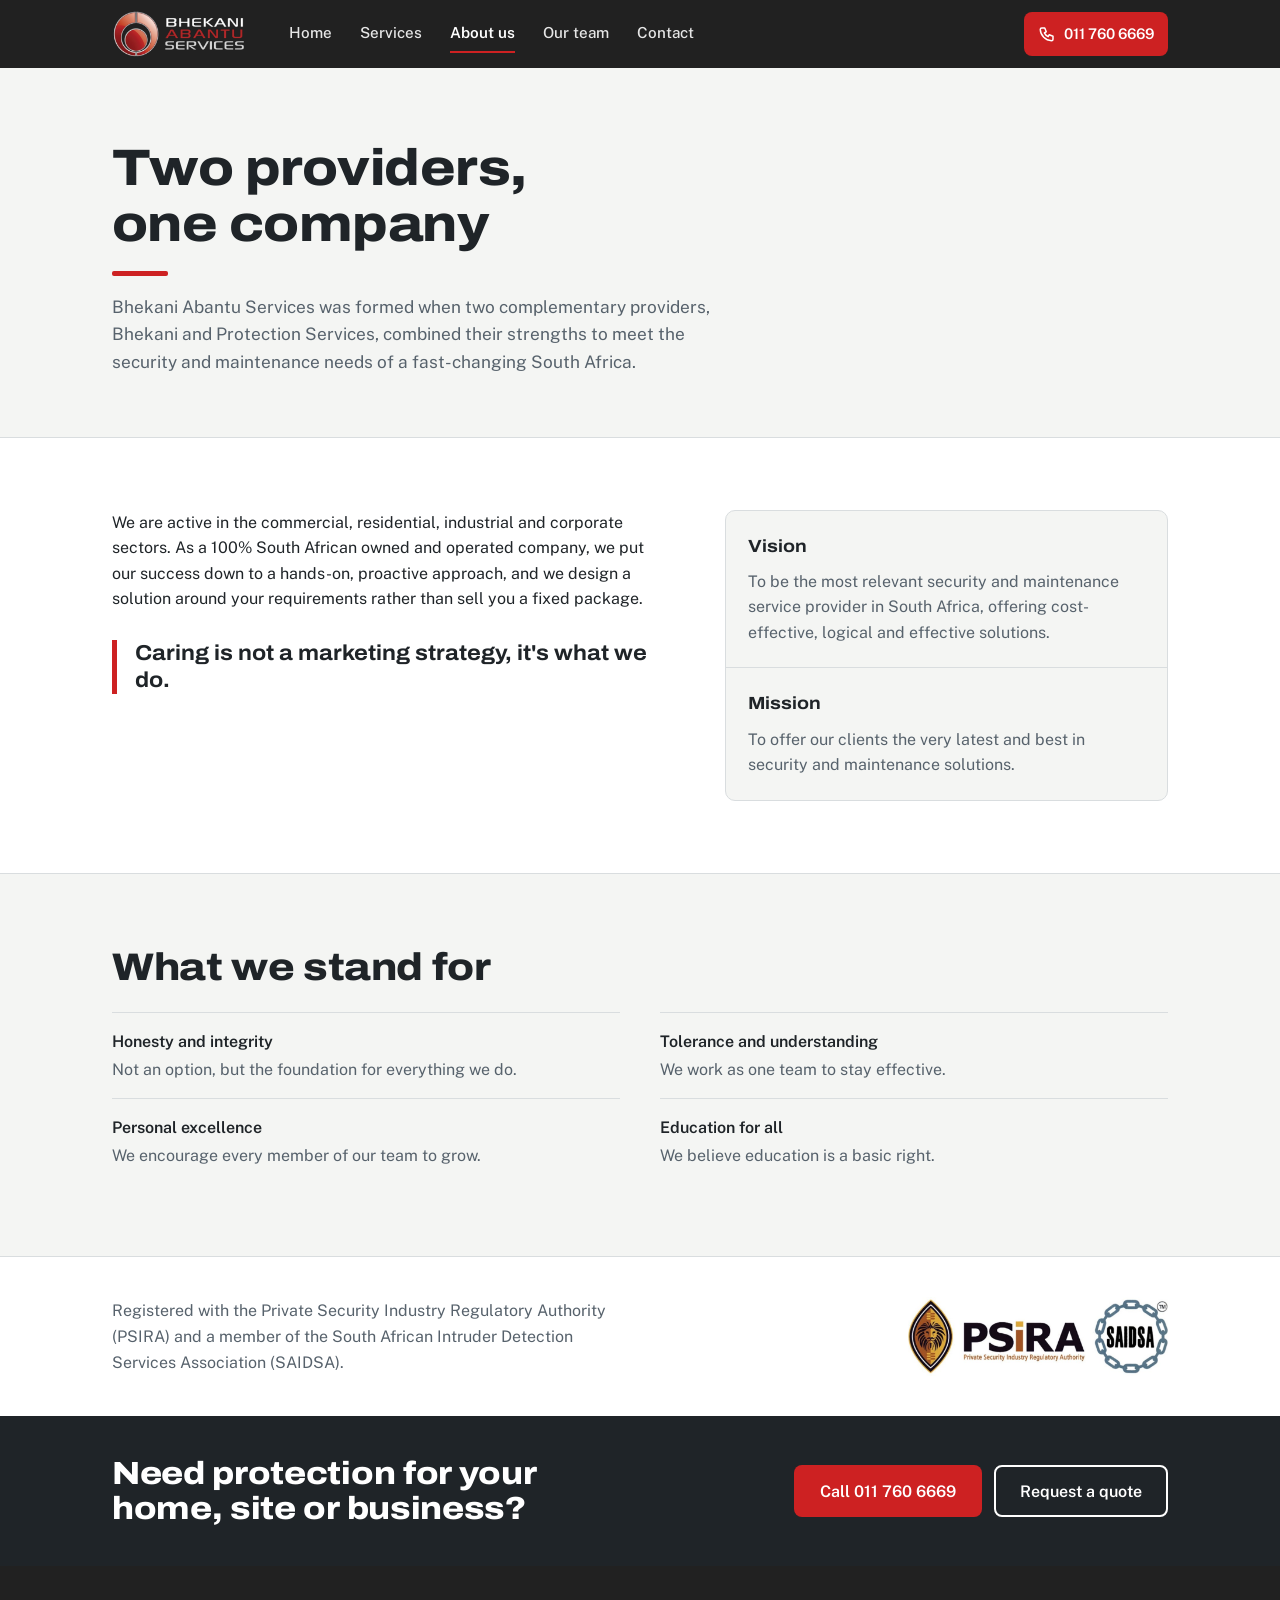
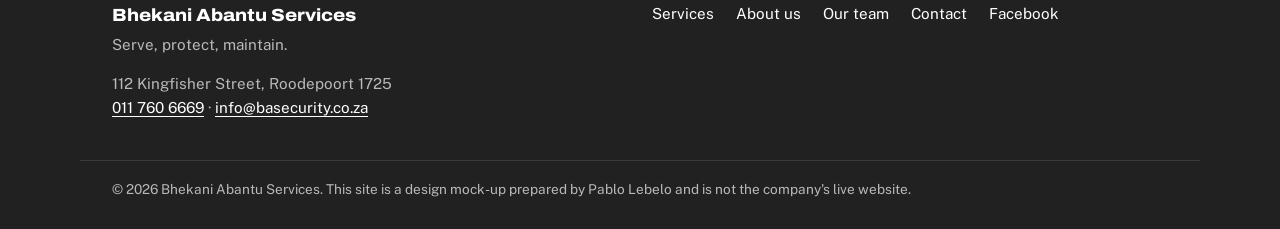
==== about.html @ 7fd61a2f "Split mock-up into separate pages and add real images Home, Services, About us, Our team and Contact" ====
<!doctype html>
<html lang="en-ZA">
<head>
  <meta charset="utf-8">
  <meta name="viewport" content="width=device-width, initial-scale=1">
  <title>About us | Bhekani Abantu Services</title>
  <meta name="description" content="How Bhekani Abantu Services was formed, our vision, mission and values.">
  <meta name="theme-color" content="#212121">
  <link rel="preconnect" href="https://fonts.googleapis.com">
  <link rel="preconnect" href="https://fonts.gstatic.com" crossorigin>
  <link href="https://fonts.googleapis.com/css2?family=Archivo:wdth,wght@100..125,500..900&family=Public+Sans:wght@400;500;600&display=swap" rel="stylesheet">
  <link rel="stylesheet" href="styles.css">
  <script>document.documentElement.classList.add('js');</script>
</head>
<body>
  <a class="skip" href="#main">Skip to content</a>
  <header class="site-header">
    <div class="wrap header-row">
      <a class="brand" href="index.html"><img src="images/logo.png" alt="Bhekani Abantu Services" width="460" height="170"></a>
      <nav id="site-nav" class="site-nav" aria-label="Main">
        <a href="index.html">Home</a>
        <a href="services.html">Services</a>
        <a href="about.html" aria-current="page">About us</a>
        <a href="team.html">Our team</a>
        <a href="contact.html">Contact</a>
      </nav>
      <a class="call-btn" href="tel:+27117606669">
        <svg viewBox="0 0 24 24" aria-hidden="true"><path d="M5 4h4l2 5-2.5 1.5a11 11 0 0 0 5 5L15 13l5 2v4a2 2 0 0 1-2 2A16 16 0 0 1 3 6a2 2 0 0 1 2-2Z"/></svg>
        <span class="call-lbl">Call us</span><span class="call-num">011 760 6669</span>
      </a>
      <button class="menu-btn" type="button" aria-expanded="false" aria-controls="site-nav">
        <span class="sr-only">Menu</span>
        <svg class="i-open" viewBox="0 0 24 24" aria-hidden="true"><path d="M4 7h16M4 12h16M4 17h16"/></svg>
        <svg class="i-close" viewBox="0 0 24 24" aria-hidden="true"><path d="M6 6l12 12M18 6 6 18"/></svg>
      </button>
    </div>
  </header>
  <main id="main">
    <section class="page-head">
      <div class="wrap">
        <h1>Two providers, one company</h1>
        <p class="lead">Bhekani Abantu Services was formed when two complementary providers, Bhekani and Protection Services, combined their strengths to meet the security and maintenance needs of a fast-changing South Africa.</p>
      </div>
    </section>

    <section class="about">
      <div class="wrap about-grid">
        <div>
          <p>We are active in the commercial, residential, industrial and corporate sectors. As a 100% South African owned and operated company, we put our success down to a hands-on, proactive approach, and we design a solution around your requirements rather than sell you a fixed package.</p>
          <p class="pull">Caring is not a marketing strategy, it's what we do.</p>
        </div>
        <dl class="vm">
          <div><dt>Vision</dt><dd>To be the most relevant security and maintenance service provider in South Africa, offering cost-effective, logical and effective solutions.</dd></div>
          <div><dt>Mission</dt><dd>To offer our clients the very latest and best in security and maintenance solutions.</dd></div>
        </dl>
      </div>
    </section>

    <section class="values">
      <div class="wrap">
        <h2 class="section-title">What we stand for</h2>
        <ul class="value-list">
          <li><strong>Honesty and integrity</strong><span>Not an option, but the foundation for everything we do.</span></li>
          <li><strong>Tolerance and understanding</strong><span>We work as one team to stay effective.</span></li>
          <li><strong>Personal excellence</strong><span>We encourage every member of our team to grow.</span></li>
          <li><strong>Education for all</strong><span>We believe education is a basic right.</span></li>
        </ul>
      </div>
    </section>

    <section class="accred">
      <div class="wrap accred-row">
        <p>Registered with the Private Security Industry Regulatory Authority (PSIRA) and a member of the South African Intruder Detection Services Association (SAIDSA).</p>
        <img src="images/psira-saidsa.jpg" alt="PSIRA and SAIDSA logos" width="889" height="269" loading="lazy">
      </div>
    </section>

    <section class="cta">
      <div class="wrap cta-row">
        <h2>Need protection for your home, site or business?</h2>
        <div class="cta-actions">
          <a class="btn btn-primary" href="tel:+27117606669">Call 011 760 6669</a>
          <a class="btn btn-light" href="contact.html">Request a quote</a>
        </div>
      </div>
    </section>
  </main>
  <footer class="site-footer">
    <div class="wrap footer-row">
      <div>
        <p class="foot-brand">Bhekani Abantu Services</p>
        <p>Serve, protect, maintain.</p>
        <p>112 Kingfisher Street, Roodepoort 1725<br><a href="tel:+27117606669">011 760 6669</a> &middot; <a href="mailto:info@basecurity.co.za">info@basecurity.co.za</a></p>
      </div>
      <nav class="foot-nav" aria-label="Footer">
        <a href="services.html">Services</a>
        <a href="about.html">About us</a>
        <a href="team.html">Our team</a>
        <a href="contact.html">Contact</a>
        <a href="https://www.facebook.com/BhekaniAbantu/" rel="noopener">Facebook</a>
      </nav>
    </div>
    <div class="wrap legal">
      <p>&copy; 2026 Bhekani Abantu Services. This site is a design mock-up prepared by Pablo Lebelo and is not the company's live website.</p>
    </div>
  </footer>
  <script src="script.js"></script>
</body>
</html>
---- styles.css ----
/* Bhekani Abantu Services: design mock-up */
:root {
  --red: #cd2122;
  --red-dark: #a51a1b;
  --ink: #212121;      /* matches the logo background */
  --slate: #1f2428;
  --slate-2: #2f363c;
  --steel: #57626c;
  --chalk: #f4f5f3;
  --white: #ffffff;
  --line: #d9dddf;
  --go: #3aa56b;
  --focus: #ffbf3c;

  --display: "Archivo", "Arial Narrow", system-ui, sans-serif;
  --body: "Public Sans", system-ui, -apple-system, "Segoe UI", sans-serif;
  --gutter: 20px;
  --max: 1120px;
}

*, *::before, *::after { box-sizing: border-box; }
html { scroll-behavior: smooth; -webkit-text-size-adjust: 100%; }
body { margin: 0; font-family: var(--body); font-size: 1rem; line-height: 1.6; color: var(--slate); background: var(--white); }
img, svg { display: block; max-width: 100%; height: auto; }
a { color: inherit; }
p { margin: 0 0 1em; }
h1, h2, h3 { margin: 0; font-family: var(--display); font-stretch: 112%; line-height: 1.1; letter-spacing: -0.01em; text-wrap: balance; }
:focus-visible { outline: 3px solid var(--focus); outline-offset: 2px; }

.wrap { width: 100%; max-width: var(--max); margin-inline: auto; padding-inline: var(--gutter); }
.sr-only { position: absolute; width: 1px; height: 1px; overflow: hidden; clip: rect(0 0 0 0); white-space: nowrap; }
.skip { position: absolute; left: 8px; top: -60px; z-index: 50; background: var(--white); color: var(--slate); padding: 10px 14px; border-radius: 6px; }
.skip:focus { top: 8px; }

/* ---------- Header ---------- */
.site-header { position: sticky; top: 0; z-index: 20; background: var(--ink); color: var(--white); }
.header-row { position: relative; display: flex; align-items: center; gap: 10px; min-height: 68px; }
.brand { margin-right: auto; }
.brand img { height: 46px; width: auto; }

.site-nav { display: flex; flex-wrap: wrap; gap: 16px; }
.site-nav a { text-decoration: none; font-weight: 500; color: #e6e6e6; }
.site-nav a[aria-current="page"] { color: var(--white); font-weight: 600; }

.call-btn { display: inline-flex; align-items: center; gap: 8px; min-height: 44px; padding: 10px 14px; border-radius: 8px; background: var(--red); color: var(--white); text-decoration: none; font-weight: 600; font-size: 0.92rem; white-space: nowrap; }
.call-btn:hover { background: var(--red-dark); }
.call-btn svg { width: 18px; height: 18px; fill: none; stroke: currentColor; stroke-width: 2; stroke-linejoin: round; }
.call-num { display: none; }

.menu-btn { display: none; align-items: center; justify-content: center; width: 44px; height: 44px; background: none; border: 1px solid #4a4a4a; border-radius: 8px; color: var(--white); cursor: pointer; }
.menu-btn svg { width: 22px; height: 22px; fill: none; stroke: currentColor; stroke-width: 2; stroke-linecap: round; }
.menu-btn .i-close { display: none; }
.menu-btn[aria-expanded="true"] .i-open { display: none; }
.menu-btn[aria-expanded="true"] .i-close { display: block; }

/* Dropdown menu on phones (JS on) */
.js .menu-btn { display: inline-flex; }
.js .site-nav { display: none; position: absolute; top: 100%; left: 0; right: 0; flex-direction: column; gap: 0; padding: 4px var(--gutter) 12px; background: var(--ink); border-top: 1px solid #3a3a3a; box-shadow: 0 12px 24px rgba(0,0,0,.25); }
.js .site-nav.open { display: flex; }
.js .site-nav a { padding: 14px 0; border-bottom: 1px solid #3a3a3a; font-size: 1.05rem; }
.js .site-nav a:last-child { border-bottom: 0; }
.js .site-nav a[aria-current="page"] { box-shadow: inset 4px 0 0 var(--red); padding-left: 14px; }

/* ---------- Buttons ---------- */
.btn { display: inline-flex; align-items: center; justify-content: center; min-height: 52px; padding: 0 24px; border-radius: 8px; font: 600 1rem var(--body); text-decoration: none; border: 2px solid transparent; cursor: pointer; }
.btn-primary { background: var(--red); color: var(--white); }
.btn-primary:hover { background: var(--red-dark); }
.btn-ghost { border-color: var(--slate); color: var(--slate); }
.btn-ghost:hover { background: var(--slate); color: var(--white); }
.btn-light { border-color: var(--white); color: var(--white); }
.btn-light:hover { background: var(--white); color: var(--slate); }

/* ---------- Shared type ---------- */
.lead { font-size: 1.08rem; color: var(--steel); max-width: 56ch; }
.section-title { font-weight: 800; font-size: clamp(1.6rem, 5vw, 2.4rem); max-width: 22ch; }
.section-intro { margin-top: 14px; color: var(--steel); max-width: 60ch; }

/* ---------- Page header (inner pages) ---------- */
.page-head { background: var(--chalk); border-bottom: 1px solid var(--line); padding: 40px 0 36px; }
.page-head h1 { font-weight: 800; font-size: clamp(2rem, 7vw, 3.2rem); max-width: 18ch; }
.page-head h1::after { content: ""; display: block; width: 56px; height: 5px; margin-top: 18px; background: var(--red); border-radius: 2px; }
.page-head .lead { margin: 18px 0 0; }

/* ---------- Home hero ---------- */
.hero { background: var(--chalk); border-bottom: 1px solid var(--line); padding: 40px 0 48px; }
.hero-grid { display: grid; gap: 36px; }
.hero h1 { font-weight: 800; font-size: clamp(2rem, 7.4vw, 3.6rem); max-width: 16ch; }
.hero .lead { margin-top: 20px; }
.hero-actions { display: flex; flex-wrap: wrap; gap: 12px; margin-top: 28px; }
.hero-actions .btn { flex: 1 1 200px; }

.board { background: var(--slate); color: var(--white); border-radius: 12px; overflow: hidden; border-top: 6px solid var(--red); }
.board-head { display: flex; align-items: center; justify-content: space-between; padding: 18px 20px 14px; }
.board-title { font-family: var(--display); font-stretch: 112%; font-weight: 700; font-size: 1.15rem; }
.board-live { display: inline-flex; align-items: center; gap: 8px; font-size: 0.9rem; font-weight: 600; color: #dfe4e7; }
.board-live i { width: 10px; height: 10px; border-radius: 50%; background: var(--go); animation: ping 2.4s ease-out infinite; }
@keyframes ping { 0% { box-shadow: 0 0 0 0 rgba(58,165,107,.6); } 70%, 100% { box-shadow: 0 0 0 9px rgba(58,165,107,0); } }
.board-rows { list-style: none; margin: 0; padding: 0; }
.board-rows li { display: flex; align-items: center; justify-content: space-between; gap: 16px; padding: 16px 20px; border-top: 1px solid var(--slate-2); }
.board-rows strong { display: block; font-weight: 600; }
.board-rows span { display: block; font-size: 0.88rem; color: #aeb7be; margin-top: 2px; }
.board-rows em { flex: none; display: inline-flex; align-items: center; gap: 8px; font-style: normal; font-size: 0.85rem; font-weight: 600; color: #dfe4e7; }
.board-rows em::before { content: ""; width: 9px; height: 9px; border-radius: 50%; background: var(--go); }

/* Trust strip */
.trust { border-bottom: 1px solid var(--line); padding: 20px 0; }
.trust-row { display: grid; gap: 16px; align-items: center; }
.trust-row p { margin: 0; color: var(--steel); max-width: 52ch; }
.trust-row strong { color: var(--slate); font-weight: 600; }
.trust-row img { width: 220px; }

/* Home overview */
.overview { padding: 56px 0; }
.overview-grid { display: grid; gap: 36px; }
.links { list-style: none; margin: 28px 0 0; padding: 0; border-top: 3px solid var(--slate); }
.links a { display: grid; gap: 2px; padding: 16px 36px 16px 0; border-bottom: 1px solid var(--line); text-decoration: none; position: relative; }
.links a::after { content: ""; position: absolute; right: 6px; top: 50%; width: 10px; height: 10px; border-top: 2px solid var(--red); border-right: 2px solid var(--red); transform: translateY(-50%) rotate(45deg); }
.links a:hover strong { color: var(--red); }
.links strong { font-weight: 600; font-size: 1.05rem; }
.links span { color: var(--steel); font-size: 0.95rem; }
.photo { margin: 0; border-radius: 12px; overflow: hidden; background: var(--line); }
.photo img { width: 100%; aspect-ratio: 4 / 3; object-fit: cover; }

/* CTA band */
.cta { background: var(--slate); color: var(--white); padding: 40px 0; }
.cta-row { display: grid; gap: 20px; align-items: center; }
.cta h2 { font-weight: 800; font-size: clamp(1.4rem, 4.4vw, 2rem); max-width: 22ch; }
.cta-actions { display: flex; flex-wrap: wrap; gap: 12px; }
.cta-actions .btn { flex: 1 1 200px; }

/* ---------- Services page ---------- */
.services { padding: 40px 0 64px; }
.photo-wide img { aspect-ratio: 16 / 9; }
.group { margin-top: 44px; scroll-margin-top: 90px; }
.group h2 { font-weight: 700; font-size: 1.3rem; padding-bottom: 12px; border-bottom: 3px solid var(--slate); }
.rows { list-style: none; margin: 0; padding: 0; }
.rows li { display: grid; gap: 4px; padding: 16px 0; border-bottom: 1px solid var(--line); }
.rows strong { font-weight: 600; }
.rows span { color: var(--steel); max-width: 60ch; }
.note { margin-top: 20px; padding: 20px; background: var(--chalk); border-left: 5px solid var(--red); border-radius: 0 10px 10px 0; }
.note h3 { font-size: 1.1rem; font-weight: 700; margin-bottom: 8px; }
.note p { color: var(--steel); }
.note ul { margin: 0; padding-left: 20px; color: var(--steel); }

/* ---------- About page ---------- */
.about { padding: 48px 0; }
.about-grid { display: grid; gap: 36px; }
.about p { max-width: 58ch; }
.pull { margin-top: 28px; padding-left: 18px; border-left: 5px solid var(--red); font-family: var(--display); font-stretch: 108%; font-weight: 700; font-size: 1.35rem; line-height: 1.25; max-width: 24ch; }
.vm { margin: 0; background: var(--chalk); border: 1px solid var(--line); border-radius: 10px; align-self: start; }
.vm div { padding: 22px; }
.vm div + div { border-top: 1px solid var(--line); }
.vm dt { font-family: var(--display); font-stretch: 112%; font-weight: 700; font-size: 1.1rem; margin-bottom: 8px; }
.vm dd { margin: 0; color: var(--steel); }
.values { background: var(--chalk); border-block: 1px solid var(--line); padding: 48px 0; }
.value-list { list-style: none; margin: 24px 0 0; padding: 0; display: grid; gap: 0; }
.value-list li { display: grid; gap: 2px; padding: 16px 0; border-top: 1px solid var(--line); }
.value-list strong { font-weight: 600; }
.value-list span { color: var(--steel); }
.accred { padding: 40px 0; }
.accred-row { display: grid; gap: 20px; align-items: center; }
.accred-row p { margin: 0; color: var(--steel); max-width: 52ch; }
.accred-row img { width: 260px; }

/* ---------- Team page ---------- */
.team { padding: 40px 0 64px; }
.people { list-style: none; margin: 0; padding: 0; display: grid; gap: 28px; grid-template-columns: repeat(2, 1fr); }
.people img { width: 100%; aspect-ratio: 1; object-fit: cover; border-radius: 10px; background: var(--red); }
.people strong { display: block; margin-top: 12px; font-family: var(--display); font-stretch: 108%; font-weight: 700; font-size: 1.05rem; line-height: 1.2; }
.people span { display: block; margin-top: 2px; color: var(--steel); font-size: 0.92rem; }

/* ---------- Contact page ---------- */
.quote { background: var(--slate); color: var(--white); padding: 44px 0 56px; }
.quote-grid { display: grid; gap: 36px; }
.quote .section-title { color: var(--white); font-size: clamp(2rem, 7vw, 3rem); }
.quote-copy > p { margin-top: 16px; color: #c7cfd5; max-width: 50ch; }
.contact-list { list-style: none; margin: 28px 0 0; padding: 0; }
.contact-list li { display: grid; grid-template-columns: 64px 1fr; gap: 12px; padding: 12px 0; border-top: 1px solid var(--slate-2); }
.contact-list span { color: #aeb7be; font-size: 0.92rem; }
.contact-list a { text-underline-offset: 3px; }
.quote-copy .careers { margin-top: 24px; font-size: 0.95rem; }
.form { background: var(--white); color: var(--slate); border-radius: 12px; padding: 24px 20px; }
.form label { display: block; font-weight: 600; font-size: 0.92rem; margin: 16px 0 6px; }
.form .hp + label { margin-top: 0; }
.form input, .form select, .form textarea { width: 100%; font: inherit; color: var(--slate); background: var(--white); border: 1.5px solid #9aa4ac; border-radius: 8px; padding: 12px; min-height: 48px; }
.form textarea { min-height: 112px; resize: vertical; }
.form .two { display: grid; }
.form .btn { width: 100%; margin-top: 24px; }
.hp { position: absolute; left: -9999px; }

/* ---------- Footer ---------- */
.site-footer { background: var(--ink); color: #b9b9b9; padding: 36px 0 28px; font-size: 0.95rem; }
.footer-row { display: grid; gap: 24px; }
.foot-brand { font-family: var(--display); font-stretch: 112%; font-weight: 800; font-size: 1.1rem; color: var(--white); margin-bottom: 2px; }
.site-footer a { color: var(--white); text-underline-offset: 3px; }
.foot-nav { display: flex; flex-wrap: wrap; gap: 10px 22px; align-content: start; }
.foot-nav a { text-decoration: none; }
.foot-nav a:hover { text-decoration: underline; }
.legal { margin-top: 24px; padding-top: 18px; border-top: 1px solid #3a3a3a; font-size: 0.85rem; }
.legal p { margin: 0; }

/* ---------- Wider screens ---------- */
@media (min-width: 480px) {
  .call-lbl { display: none; }
  .call-num { display: inline; }
}
@media (min-width: 720px) {
  :root { --gutter: 32px; }
  .trust-row, .accred-row { grid-template-columns: 1fr auto; gap: 40px; }
  .rows li { grid-template-columns: 260px 1fr; gap: 24px; }
  .value-list { grid-template-columns: 1fr 1fr; column-gap: 40px; }
  .form { padding: 32px; }
  .form .two { grid-template-columns: 1fr 1fr; gap: 16px; }
  .footer-row { grid-template-columns: 1fr 1fr; }
  .cta-row { grid-template-columns: 1fr auto; }
  .cta-actions .btn { flex: 0 0 auto; }
}
@media (min-width: 1000px) {
  .js .menu-btn { display: none; }
  .js .site-nav { display: flex; position: static; flex-direction: row; gap: 28px; padding: 0; background: none; border: 0; box-shadow: none; }
  .js .site-nav a { padding: 6px 0; border-bottom: 2px solid transparent; font-size: 0.95rem; }
  .js .site-nav a:hover { border-bottom-color: #8a8a8a; }
  .js .site-nav a[aria-current="page"] { box-shadow: none; padding-left: 0; border-bottom-color: var(--red); }
  .brand { margin-right: 32px; }
  .site-nav { margin-right: auto; }
  .brand img { height: 50px; }

  .hero { padding: 80px 0 88px; }
  .hero-grid { grid-template-columns: 1.15fr 0.85fr; align-items: center; gap: 64px; }
  .page-head { padding: 72px 0 60px; }
  .overview { padding: 88px 0; }
  .overview-grid { grid-template-columns: 1fr 1fr; gap: 64px; align-items: center; }
  .group { display: grid; grid-template-columns: 280px 1fr; gap: 40px; margin-top: 56px; }
  .group h2 { border-bottom: 0; border-top: 3px solid var(--slate); padding: 14px 0 0; }
  .rows li:first-child { border-top: 3px solid var(--slate); }
  .rows li { grid-template-columns: 240px 1fr; }
  .about { padding: 72px 0; }
  .about-grid { grid-template-columns: 1.1fr 0.9fr; gap: 72px; }
  .values { padding: 72px 0; }
  .people { grid-template-columns: repeat(4, 1fr); gap: 28px; }
  .quote { padding: 80px 0; }
  .quote-grid { grid-template-columns: 0.9fr 1.1fr; gap: 72px; align-items: start; }
}
@media (prefers-reduced-motion: reduce) {
  html { scroll-behavior: auto; }
  .board-live i { animation: none; }
}
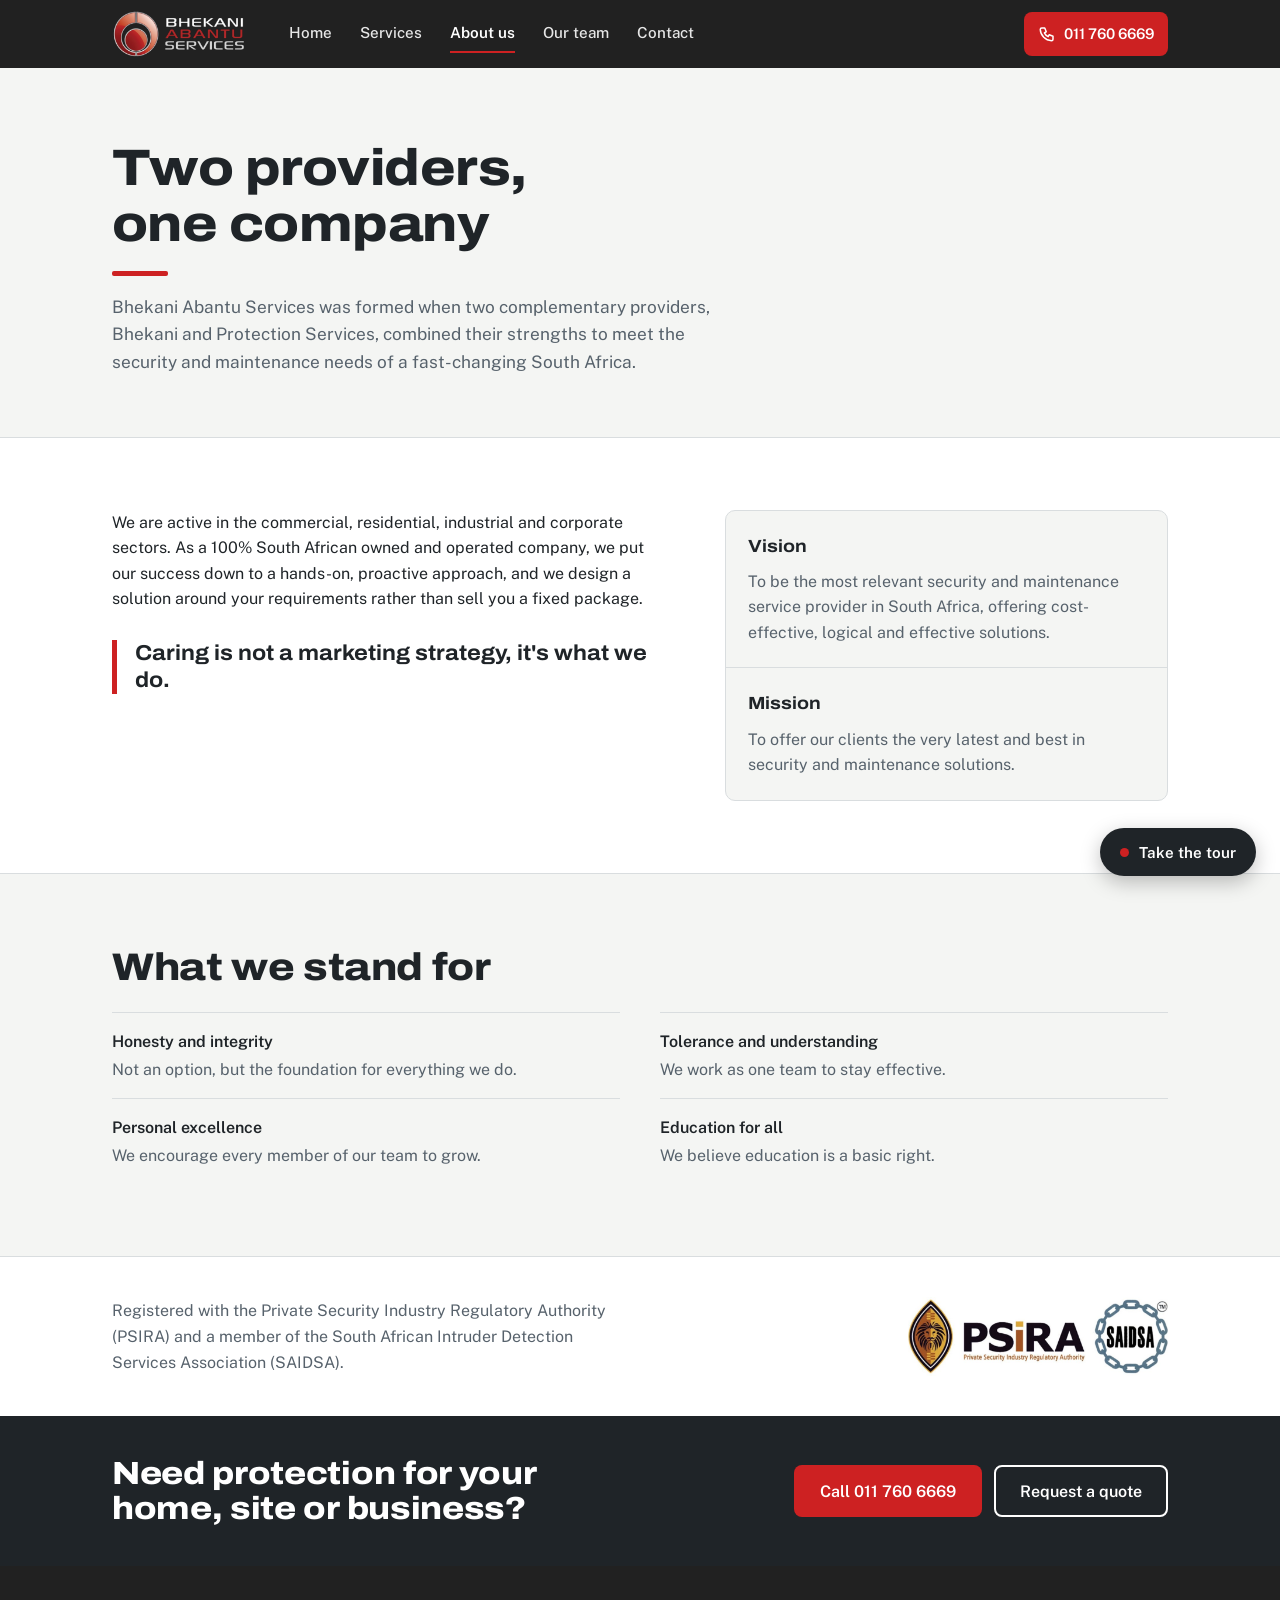
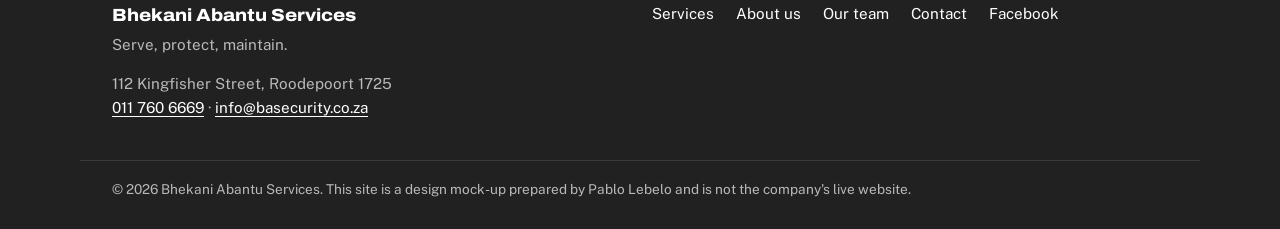
==== commit c7545a23: "Add guided tour of the whole site A "Take the tour" button on every page starts a 17-step walkthroug" ====
--- a/about.html
+++ b/about.html
@@ -105,5 +105,6 @@
     </div>
   </footer>
   <script src="script.js"></script>
+  <script src="tour.js"></script>
 </body>
 </html>
--- a/styles.css
+++ b/styles.css
@@ -245,3 +245,108 @@
   html { scroll-behavior: auto; }
   .board-live i { animation: none; }
 }
+
+/* ---------- Quote buttons and service form pages ---------- */
+.group-btn { margin-top: 20px; }
+.pick { margin-top: 24px; padding: 18px 20px; background: var(--slate-2); border-radius: 10px; }
+.pick p { margin: 0 0 8px; color: #dfe4e7; }
+.pick ul { margin: 0; padding-left: 20px; display: grid; gap: 6px; }
+.pick a { color: var(--white); text-underline-offset: 3px; font-weight: 600; }
+
+.qpage { background: var(--chalk); padding: 32px 0 64px; }
+.qpage-grid { display: grid; gap: 28px; }
+.qside { order: 2; }
+.qside h2 { font-size: 1.15rem; font-weight: 700; margin-bottom: 10px; }
+.qside ul { margin: 0 0 18px; padding-left: 20px; color: var(--steel); display: grid; gap: 4px; }
+.qside p { color: var(--steel); font-size: 0.95rem; }
+.qside a { color: var(--slate); font-weight: 600; text-underline-offset: 3px; }
+.qpage .form { border: 1px solid var(--line); }
+
+.form-step { font-size: 1.2rem; font-weight: 700; padding-bottom: 10px; margin: 0 0 4px; border-bottom: 3px solid var(--slate); }
+.form-step ~ .form-step { margin-top: 36px; }
+.form .field label { margin: 18px 0 6px; }
+.form .hint { display: block; margin: -2px 0 8px; font-size: 0.86rem; color: var(--steel); }
+.form fieldset { margin: 20px 0 0; padding: 0; border: 0; min-width: 0; }
+.form legend { padding: 0; margin-bottom: 10px; font-weight: 600; font-size: 0.92rem; }
+.form .req { font-weight: 400; color: var(--steel); }
+.chips { display: flex; flex-wrap: wrap; gap: 8px; }
+.form .chip { display: inline-flex; margin: 0; font-weight: 500; font-size: 0.93rem; cursor: pointer; }
+.chip input { position: absolute; opacity: 0; width: 1px; height: 1px; }
+.chip span { display: inline-flex; align-items: center; gap: 8px; min-height: 44px; padding: 8px 14px; border: 1.5px solid #9aa4ac; border-radius: 999px; background: var(--white); }
+.chip span::before { content: ""; width: 14px; height: 14px; flex: none; border: 1.5px solid #9aa4ac; border-radius: 4px; background: var(--white); }
+.chip input[type="radio"] + span::before { border-radius: 50%; }
+.chip:hover span { border-color: var(--slate); }
+.chip input:checked + span { border-color: var(--red); background: #fdeeee; color: var(--slate); font-weight: 600; }
+.chip input:checked + span::before { border-color: var(--red); background: var(--red); box-shadow: inset 0 0 0 2px var(--white); }
+.chip input:focus-visible + span { outline: 3px solid var(--focus); outline-offset: 2px; }
+.form .invalid input, .form input.invalid, .form fieldset.invalid .chip span { border-color: var(--red); }
+.form-error { margin: 20px 0 0; padding: 12px 14px; border-radius: 8px; background: #fdeeee; color: #8f1314; font-weight: 600; font-size: 0.93rem; }
+
+.sent { background: var(--white); color: var(--slate); border: 1px solid var(--line); border-top: 6px solid var(--go); border-radius: 12px; padding: 28px 24px; }
+.sent h2 { font-size: 1.5rem; font-weight: 800; margin-bottom: 12px; }
+.sent p { color: var(--steel); }
+.mock-note { font-size: 0.88rem; padding: 10px 12px; background: var(--chalk); border-radius: 8px; }
+.sent:focus { outline: none; }
+
+@media (min-width: 1000px) {
+  .qpage { padding: 56px 0 88px; }
+  .qpage-grid { grid-template-columns: 300px 1fr; gap: 56px; align-items: start; }
+  .qside { order: 0; position: sticky; top: 96px; }
+  .group-btn { margin-top: 24px; }
+}
+.qform .two { align-items: end; }
+
+/* ---------- Single service pages ---------- */
+.svc { padding: 36px 0 56px; }
+.svc-grid { display: grid; gap: 32px; }
+.svc-main .photo-wide { margin-bottom: 32px; }
+.svc-h { font-size: 1.3rem; font-weight: 700; padding-bottom: 12px; border-bottom: 3px solid var(--slate); }
+.note h2 { font-size: 1.1rem; font-weight: 700; margin-bottom: 8px; }
+.note { margin-top: 28px; }
+.svc-quote { background: var(--slate); color: var(--white); border-radius: 12px; border-top: 6px solid var(--red); padding: 24px 20px; display: grid; gap: 12px; align-content: start; }
+.svc-quote h2 { font-size: 1.35rem; font-weight: 800; }
+.svc-quote p { margin: 0 0 4px; color: #c7cfd5; }
+.svc-quote .btn-ghost { border-color: var(--white); color: var(--white); }
+.svc-quote .btn-ghost:hover { background: var(--white); color: var(--slate); }
+.other { background: var(--chalk); border-top: 1px solid var(--line); padding: 48px 0 56px; }
+.other .links { margin-top: 20px; }
+@media (min-width: 1000px) {
+  .svc { padding: 64px 0 88px; }
+  .svc-grid { grid-template-columns: 1fr 340px; gap: 56px; align-items: start; }
+  .svc-quote { position: sticky; top: 96px; padding: 28px; }
+  .other { padding: 72px 0 88px; }
+  .other .links { max-width: 720px; }
+}
+
+/* ---------- Guided tour ---------- */
+.tour-start { position: fixed; right: 16px; bottom: 16px; z-index: 40; min-height: 48px; padding: 0 20px; border: 0; border-radius: 999px; background: var(--slate); color: var(--white); font: 600 0.95rem var(--body); box-shadow: 0 6px 20px rgba(0,0,0,.25); cursor: pointer; }
+.tour-start::before { content: ""; display: inline-block; width: 9px; height: 9px; margin-right: 10px; border-radius: 50%; background: var(--red); vertical-align: 1px; }
+.tour-start:hover { background: #000; }
+.tour-start[hidden] { display: none; }
+
+.tour-target { position: relative; z-index: 30; scroll-margin-top: 84px; border-radius: 10px; outline: 3px solid var(--focus); outline-offset: 6px; box-shadow: 0 0 0 9999px rgba(15, 18, 20, .6); }
+.site-header .tour-target { box-shadow: 0 0 0 9999px rgba(15, 18, 20, .6); }
+.touring .site-nav.open.tour-target { border-radius: 0; outline-offset: -3px; }
+
+.tour-card { position: fixed; left: 12px; right: 12px; bottom: 12px; z-index: 60; background: var(--white); color: var(--slate); border-radius: 14px; padding: 16px 18px 18px; box-shadow: 0 16px 40px rgba(0,0,0,.35); }
+.tour-card[hidden] { display: none; }
+.tour-top { display: flex; align-items: center; justify-content: space-between; }
+.tour-count { font-size: 0.85rem; font-weight: 600; color: var(--steel); }
+.tour-x { width: 40px; height: 40px; margin: -8px -8px 0 0; border: 0; background: none; font-size: 1.6rem; line-height: 1; color: var(--steel); cursor: pointer; border-radius: 8px; }
+.tour-bar { height: 4px; margin: 6px 0 12px; background: var(--line); border-radius: 2px; overflow: hidden; }
+.tour-bar i { display: block; height: 100%; background: var(--red); transition: width .3s; }
+.tour-title { font-size: 1.2rem; font-weight: 800; margin-bottom: 6px; }
+.tour-text { margin: 0 0 14px; color: var(--steel); font-size: 0.95rem; line-height: 1.5; }
+.tour-nav { display: flex; gap: 10px; }
+.tour-nav .btn { flex: 1; min-height: 46px; }
+.tour-back { border-color: var(--line); color: var(--slate); background: var(--white); }
+.tour-back:hover { border-color: var(--slate); }
+.tour-back[hidden] { display: none; }
+
+@media (min-width: 720px) {
+  .tour-card { left: auto; right: 24px; bottom: 24px; width: 380px; padding: 20px 22px 22px; }
+  .tour-start { right: 24px; bottom: 24px; }
+}
+@media (prefers-reduced-motion: reduce) { .tour-bar i { transition: none; } }
+.tour-card:focus { outline: none; }
+.tour-target { scroll-margin-top: 92px; }
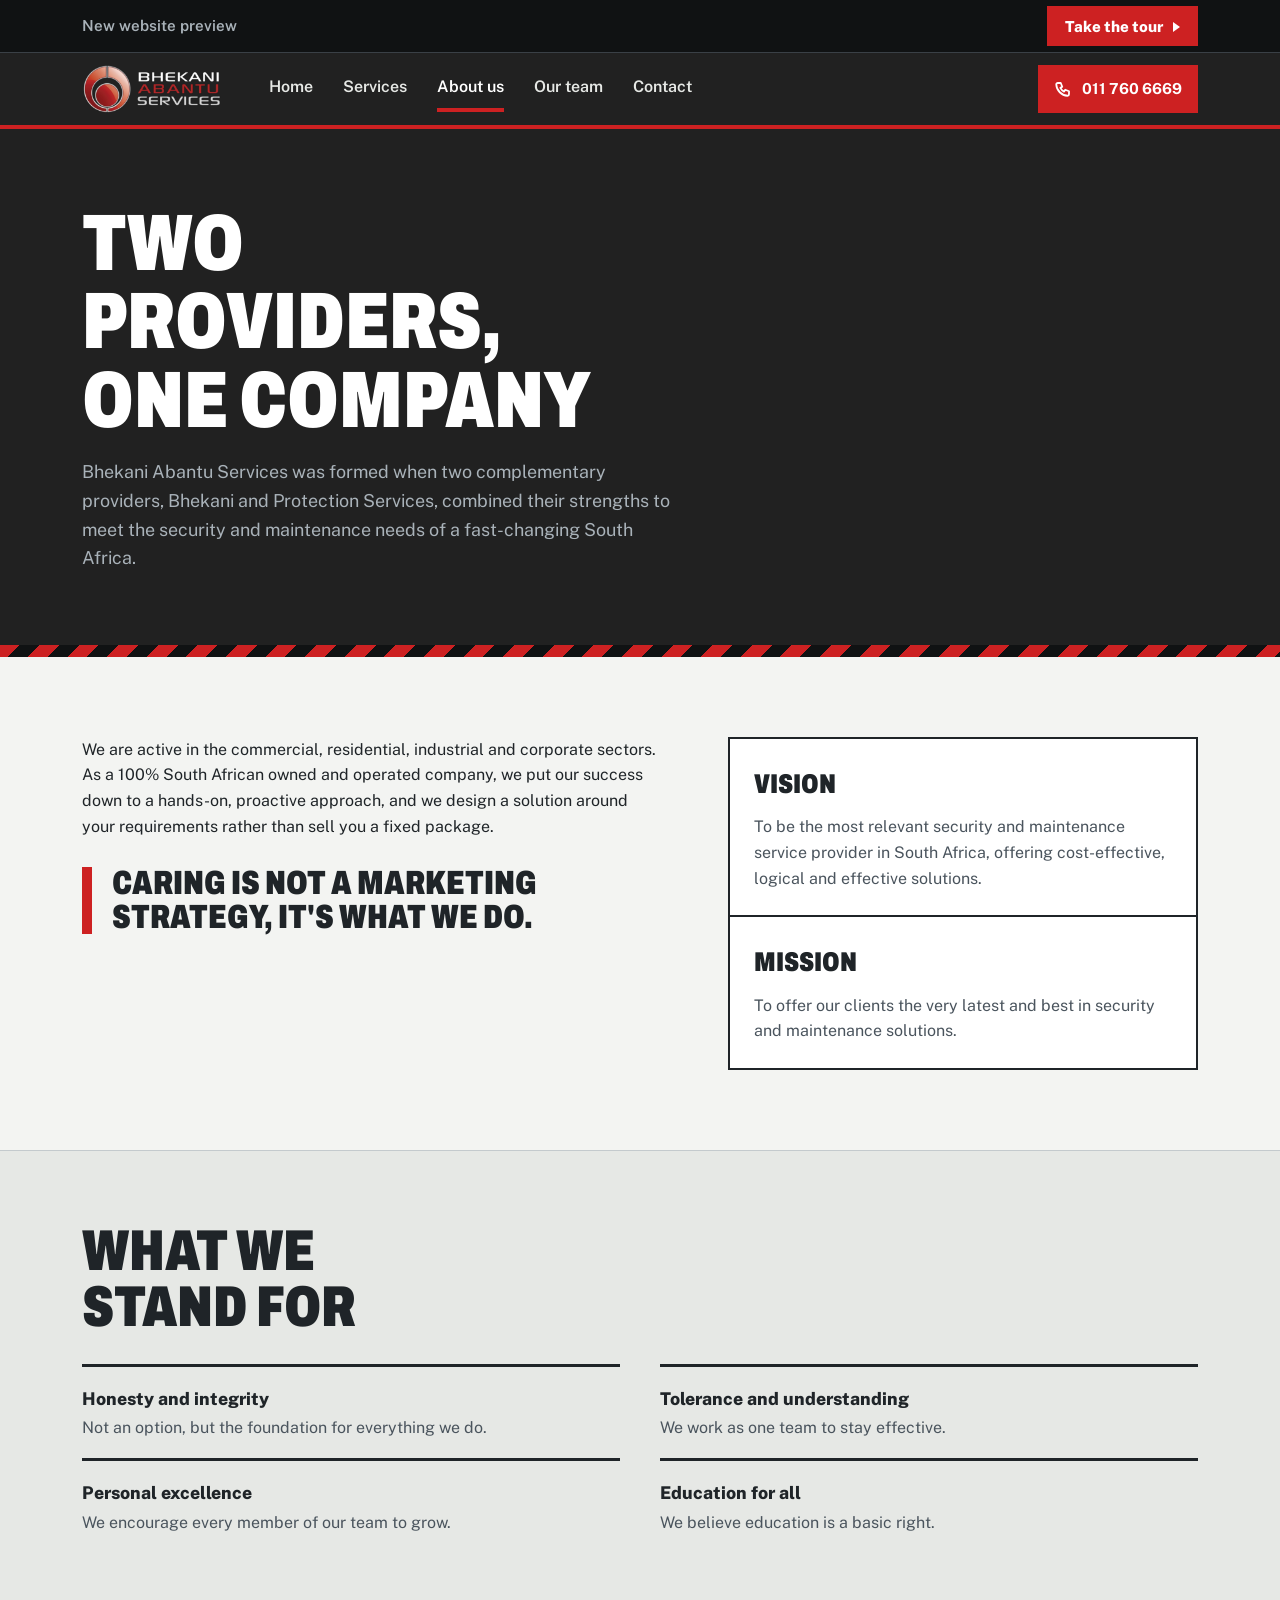
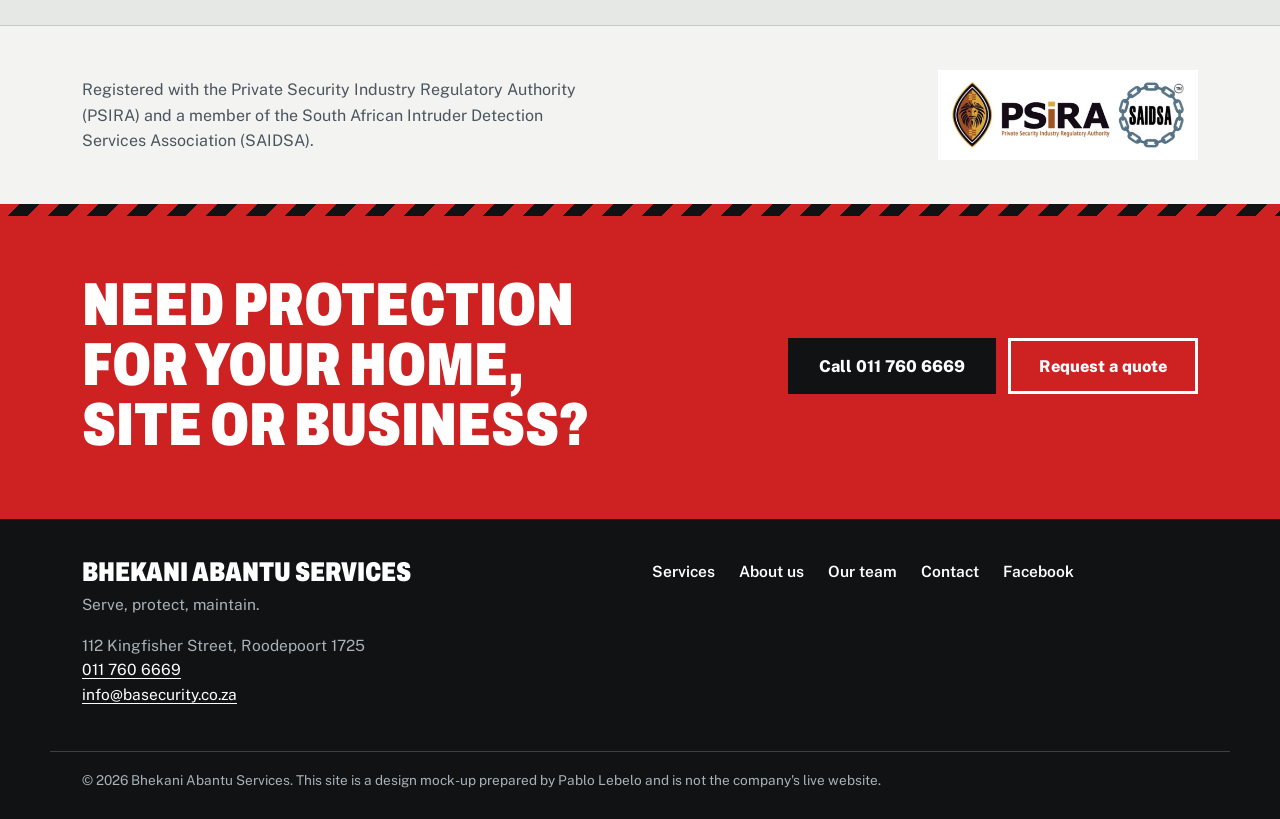
==== commit f06de61e: "Redesign: hard tactical look, dispatch-style control room board Rewrite styles.css (square edges, he" ====
--- a/about.html
+++ b/about.html
@@ -8,7 +8,7 @@
   <meta name="theme-color" content="#212121">
   <link rel="preconnect" href="https://fonts.googleapis.com">
   <link rel="preconnect" href="https://fonts.gstatic.com" crossorigin>
-  <link href="https://fonts.googleapis.com/css2?family=Archivo:wdth,wght@100..125,500..900&family=Public+Sans:wght@400;500;600&display=swap" rel="stylesheet">
+  <link href="https://fonts.googleapis.com/css2?family=Archivo:wdth,wght@62..125,500..900&family=Public+Sans:wght@400;500;600&display=swap" rel="stylesheet">
   <link rel="stylesheet" href="styles.css">
   <script>document.documentElement.classList.add('js');</script>
 </head>
@@ -90,7 +90,7 @@
       <div>
         <p class="foot-brand">Bhekani Abantu Services</p>
         <p>Serve, protect, maintain.</p>
-        <p>112 Kingfisher Street, Roodepoort 1725<br><a href="tel:+27117606669">011 760 6669</a> &middot; <a href="mailto:info@basecurity.co.za">info@basecurity.co.za</a></p>
+        <p>112 Kingfisher Street, Roodepoort 1725<br><a href="tel:+27117606669">011 760 6669</a><br><a href="mailto:info@basecurity.co.za">info@basecurity.co.za</a></p>
       </div>
       <nav class="foot-nav" aria-label="Footer">
         <a href="services.html">Services</a>
--- a/styles.css
+++ b/styles.css
@@ -1,68 +1,80 @@
-/* Bhekani Abantu Services: design mock-up */
+/* Hallmark: theme custom "Dispatch" | genre editorial-industrial | signature: live control-room board under the hero | inferred: security firm, call-first, hard edges, no luxury cues */
+/* Critique: not elegant on purpose. Square corners, heavy condensed headlines, hazard stripes, one red. Fails if it reads soft or if the call button is ever hard to find. */
+/* Waiver: display headings are uppercase (condensed, untracked); labels, nav and captions stay sentence case in the body face. */
 :root {
   --red: #cd2122;
   --red-dark: #a51a1b;
-  --ink: #212121;      /* matches the logo background */
+  --red-hot: #ff5a5c;
+  --black: #101213;
+  --ink: #212121;
   --slate: #1f2428;
   --slate-2: #2f363c;
-  --steel: #57626c;
-  --chalk: #f4f5f3;
+  --steel: #4a545d;
+  --mute: #a9b2b9;
+  --bone: #e6e8e5;
+  --paper: #f3f4f2;
   --white: #ffffff;
-  --line: #d9dddf;
+  --line: #c4cacd;
+  --line-dark: #3a4046;
   --go: #3aa56b;
   --focus: #ffbf3c;
+  --scrim: rgb(12 14 16 / 0.62);
+  --glass: rgb(16 18 19 / 0.97);
+  --hazard: repeating-linear-gradient(135deg, var(--red) 0 14px, var(--black) 14px 28px);
 
   --display: "Archivo", "Arial Narrow", system-ui, sans-serif;
   --body: "Public Sans", system-ui, -apple-system, "Segoe UI", sans-serif;
   --gutter: 20px;
-  --max: 1120px;
+  --max: 1180px;
+  --edge: 3px;
 }
 
 *, *::before, *::after { box-sizing: border-box; }
-html { scroll-behavior: smooth; -webkit-text-size-adjust: 100%; }
-body { margin: 0; font-family: var(--body); font-size: 1rem; line-height: 1.6; color: var(--slate); background: var(--white); }
+html { scroll-behavior: smooth; -webkit-text-size-adjust: 100%; overflow-x: clip; }
+body { margin: 0; overflow-x: clip; font-family: var(--body); font-size: 1rem; line-height: 1.6; color: var(--slate); background: var(--paper); }
 img, svg { display: block; max-width: 100%; height: auto; }
 a { color: inherit; }
 p { margin: 0 0 1em; }
-h1, h2, h3 { margin: 0; font-family: var(--display); font-stretch: 112%; line-height: 1.1; letter-spacing: -0.01em; text-wrap: balance; }
+h1, h2, h3 { margin: 0; min-width: 0; overflow-wrap: break-word; font-family: var(--display); font-stretch: 75%; font-weight: 900; line-height: 0.98; text-transform: uppercase; text-wrap: balance; }
 :focus-visible { outline: 3px solid var(--focus); outline-offset: 2px; }
 
 .wrap { width: 100%; max-width: var(--max); margin-inline: auto; padding-inline: var(--gutter); }
 .sr-only { position: absolute; width: 1px; height: 1px; overflow: hidden; clip: rect(0 0 0 0); white-space: nowrap; }
-.skip { position: absolute; left: 8px; top: -60px; z-index: 50; background: var(--white); color: var(--slate); padding: 10px 14px; border-radius: 6px; }
+.skip { position: absolute; left: 8px; top: -60px; z-index: 50; background: var(--white); color: var(--slate); padding: 10px 14px; }
 .skip:focus { top: 8px; }
 
 /* ---------- Header ---------- */
-.site-header { position: sticky; top: 0; z-index: 20; background: var(--ink); color: var(--white); }
-.header-row { position: relative; display: flex; align-items: center; gap: 10px; min-height: 68px; }
+.site-header { position: sticky; top: 0; z-index: 20; background: var(--ink); color: var(--white); border-bottom: 4px solid var(--red); }
+.header-row { position: relative; display: flex; align-items: center; gap: 10px; min-height: 72px; }
 .brand { margin-right: auto; }
 .brand img { height: 46px; width: auto; }
 
-.site-nav { display: flex; flex-wrap: wrap; gap: 16px; }
-.site-nav a { text-decoration: none; font-weight: 500; color: #e6e6e6; }
-.site-nav a[aria-current="page"] { color: var(--white); font-weight: 600; }
-
-.call-btn { display: inline-flex; align-items: center; gap: 8px; min-height: 44px; padding: 10px 14px; border-radius: 8px; background: var(--red); color: var(--white); text-decoration: none; font-weight: 600; font-size: 0.92rem; white-space: nowrap; }
+.site-nav { display: flex; flex-wrap: wrap; gap: 20px; }
+.site-nav a { text-decoration: none; font-weight: 600; color: var(--bone); }
+.site-nav a[aria-current="page"] { color: var(--white); }
+
+.call-btn { display: inline-flex; align-items: center; gap: 10px; min-height: 48px; padding: 10px 16px; background: var(--red); color: var(--white); text-decoration: none; font-weight: 700; font-size: 0.95rem; white-space: nowrap; }
 .call-btn:hover { background: var(--red-dark); }
-.call-btn svg { width: 18px; height: 18px; fill: none; stroke: currentColor; stroke-width: 2; stroke-linejoin: round; }
+.call-btn svg { width: 18px; height: 18px; fill: none; stroke: currentColor; stroke-width: 2.4; stroke-linejoin: round; }
 .call-num { display: none; }
 
-.menu-btn { display: none; align-items: center; justify-content: center; width: 44px; height: 44px; background: none; border: 1px solid #4a4a4a; border-radius: 8px; color: var(--white); cursor: pointer; }
-.menu-btn svg { width: 22px; height: 22px; fill: none; stroke: currentColor; stroke-width: 2; stroke-linecap: round; }
+.menu-btn { display: none; align-items: center; justify-content: center; width: 48px; height: 48px; background: none; border: 2px solid var(--line-dark); color: var(--white); cursor: pointer; }
+.menu-btn:hover { border-color: var(--white); }
+.menu-btn svg { width: 22px; height: 22px; fill: none; stroke: currentColor; stroke-width: 2.4; stroke-linecap: square; }
 .menu-btn .i-close { display: none; }
 .menu-btn[aria-expanded="true"] .i-open { display: none; }
 .menu-btn[aria-expanded="true"] .i-close { display: block; }
 
-/* Dropdown menu on phones (JS on) */
 .js .menu-btn { display: inline-flex; }
-.js .site-nav { display: none; position: absolute; top: 100%; left: 0; right: 0; flex-direction: column; gap: 0; padding: 4px var(--gutter) 12px; background: var(--ink); border-top: 1px solid #3a3a3a; box-shadow: 0 12px 24px rgba(0,0,0,.25); }
+.js .site-nav { display: none; position: absolute; top: 100%; left: 0; right: 0; flex-direction: column; gap: 0; padding: 0 var(--gutter) 8px; background: var(--ink); border-top: 1px solid var(--line-dark); border-bottom: 4px solid var(--red); }
 .js .site-nav.open { display: flex; }
-.js .site-nav a { padding: 14px 0; border-bottom: 1px solid #3a3a3a; font-size: 1.05rem; }
+.js .site-nav a { padding: 16px 0; border-bottom: 1px solid var(--line-dark); font-size: 1.1rem; }
 .js .site-nav a:last-child { border-bottom: 0; }
-.js .site-nav a[aria-current="page"] { box-shadow: inset 4px 0 0 var(--red); padding-left: 14px; }
+.js .site-nav a[aria-current="page"] { box-shadow: inset 6px 0 0 var(--red); padding-left: 18px; }
 
 /* ---------- Buttons ---------- */
-.btn { display: inline-flex; align-items: center; justify-content: center; min-height: 52px; padding: 0 24px; border-radius: 8px; font: 600 1rem var(--body); text-decoration: none; border: 2px solid transparent; cursor: pointer; }
+.btn { display: inline-flex; align-items: center; justify-content: center; min-height: 56px; padding: 0 28px; font: 800 1.02rem var(--body); text-decoration: none; border: var(--edge) solid transparent; cursor: pointer; transition: background-color .12s linear, color .12s linear, border-color .12s linear, transform .12s linear; }
+.btn:active { transform: translateY(2px); }
 .btn-primary { background: var(--red); color: var(--white); }
 .btn-primary:hover { background: var(--red-dark); }
 .btn-ghost { border-color: var(--slate); color: var(--slate); }
@@ -71,132 +83,154 @@
 .btn-light:hover { background: var(--white); color: var(--slate); }
 
 /* ---------- Shared type ---------- */
-.lead { font-size: 1.08rem; color: var(--steel); max-width: 56ch; }
-.section-title { font-weight: 800; font-size: clamp(1.6rem, 5vw, 2.4rem); max-width: 22ch; }
-.section-intro { margin-top: 14px; color: var(--steel); max-width: 60ch; }
+.lead { font-size: 1.12rem; color: var(--steel); max-width: 54ch; }
+.section-title { font-size: clamp(2.1rem, 7vw, 3.6rem); max-width: 16ch; }
+.section-intro { margin-top: 14px; color: var(--steel); max-width: 58ch; }
 
 /* ---------- Page header (inner pages) ---------- */
-.page-head { background: var(--chalk); border-bottom: 1px solid var(--line); padding: 40px 0 36px; }
-.page-head h1 { font-weight: 800; font-size: clamp(2rem, 7vw, 3.2rem); max-width: 18ch; }
-.page-head h1::after { content: ""; display: block; width: 56px; height: 5px; margin-top: 18px; background: var(--red); border-radius: 2px; }
-.page-head .lead { margin: 18px 0 0; }
+.page-head { position: relative; background: var(--ink); color: var(--white); padding: 44px 0 52px; }
+.page-head::after { content: ""; position: absolute; left: 0; right: 0; bottom: 0; height: 12px; background: var(--hazard); }
+.page-head h1 { font-size: clamp(2.6rem, 9vw, 5rem); max-width: 14ch; }
+.page-head .lead { margin: 18px 0 0; color: var(--mute); }
 
 /* ---------- Home hero ---------- */
-.hero { background: var(--chalk); border-bottom: 1px solid var(--line); padding: 40px 0 48px; }
-.hero-grid { display: grid; gap: 36px; }
-.hero h1 { font-weight: 800; font-size: clamp(2rem, 7.4vw, 3.6rem); max-width: 16ch; }
-.hero .lead { margin-top: 20px; }
+.hero { background: var(--ink); color: var(--white); padding: 36px 0 0; overflow: clip; }
+.hero-grid { display: grid; grid-template-columns: minmax(0, 1fr); gap: 32px; }
+.hero h1 { font-size: clamp(3rem, 11vw, 5.6rem); max-width: 10ch; }
+.hero h1 em { font-style: normal; color: var(--red-hot); }
+.hero .lead { margin-top: 22px; color: var(--mute); }
 .hero-actions { display: flex; flex-wrap: wrap; gap: 12px; margin-top: 28px; }
-.hero-actions .btn { flex: 1 1 200px; }
-
-.board { background: var(--slate); color: var(--white); border-radius: 12px; overflow: hidden; border-top: 6px solid var(--red); }
-.board-head { display: flex; align-items: center; justify-content: space-between; padding: 18px 20px 14px; }
-.board-title { font-family: var(--display); font-stretch: 112%; font-weight: 700; font-size: 1.15rem; }
-.board-live { display: inline-flex; align-items: center; gap: 8px; font-size: 0.9rem; font-weight: 600; color: #dfe4e7; }
-.board-live i { width: 10px; height: 10px; border-radius: 50%; background: var(--go); animation: ping 2.4s ease-out infinite; }
-@keyframes ping { 0% { box-shadow: 0 0 0 0 rgba(58,165,107,.6); } 70%, 100% { box-shadow: 0 0 0 9px rgba(58,165,107,0); } }
-.board-rows { list-style: none; margin: 0; padding: 0; }
-.board-rows li { display: flex; align-items: center; justify-content: space-between; gap: 16px; padding: 16px 20px; border-top: 1px solid var(--slate-2); }
-.board-rows strong { display: block; font-weight: 600; }
-.board-rows span { display: block; font-size: 0.88rem; color: #aeb7be; margin-top: 2px; }
-.board-rows em { flex: none; display: inline-flex; align-items: center; gap: 8px; font-style: normal; font-size: 0.85rem; font-weight: 600; color: #dfe4e7; }
-.board-rows em::before { content: ""; width: 9px; height: 9px; border-radius: 50%; background: var(--go); }
+.hero-actions .btn { flex: 1 1 210px; }
+.hero .btn-ghost { border-color: var(--white); color: var(--white); }
+.hero .btn-ghost:hover { background: var(--white); color: var(--slate); }
+.hero-photo { position: relative; margin: 0 calc(var(--gutter) * -1); background: var(--black); }
+.hero-photo img { width: 100%; aspect-ratio: 4 / 3; object-fit: cover; object-position: 30% 50%; filter: grayscale(0.55) contrast(1.12) brightness(0.86); }
+.hero-photo::after { content: ""; position: absolute; left: 0; right: 0; bottom: 0; height: 10px; background: var(--hazard); }
+
+/* Control room board */
+.board { background: var(--black); color: var(--white); }
+.board-grid { display: grid; grid-template-columns: minmax(0, 1fr); }
+.board-head { padding: 22px 0 18px; border-bottom: 1px solid var(--line-dark); }
+.board-title { font-size: 1.9rem; }
+.board-live { margin: 6px 0 0; font-weight: 700; color: var(--go); }
+.board-clock { display: none; margin: 4px 0 0; color: var(--mute); font-size: 0.95rem; font-variant-numeric: tabular-nums; }
+.js .board-clock { display: block; }
+.board-clock time { color: var(--white); font-weight: 700; }
+.board-rows { list-style: none; margin: 0; padding: 0; display: grid; grid-template-columns: minmax(0, 1fr); }
+.board-rows li { padding: 16px 0 16px 18px; border-bottom: 1px solid var(--line-dark); box-shadow: inset 6px 0 0 var(--go); padding-left: 24px; }
+.board-rows strong { display: block; font-family: var(--display); font-stretch: 75%; font-weight: 800; text-transform: uppercase; font-size: 1.35rem; line-height: 1.05; }
+.board-rows span { display: block; margin-top: 4px; font-size: 0.93rem; color: var(--mute); }
 
 /* Trust strip */
-.trust { border-bottom: 1px solid var(--line); padding: 20px 0; }
-.trust-row { display: grid; gap: 16px; align-items: center; }
-.trust-row p { margin: 0; color: var(--steel); max-width: 52ch; }
-.trust-row strong { color: var(--slate); font-weight: 600; }
-.trust-row img { width: 220px; }
-
-/* Home overview */
-.overview { padding: 56px 0; }
-.overview-grid { display: grid; gap: 36px; }
-.links { list-style: none; margin: 28px 0 0; padding: 0; border-top: 3px solid var(--slate); }
-.links a { display: grid; gap: 2px; padding: 16px 36px 16px 0; border-bottom: 1px solid var(--line); text-decoration: none; position: relative; }
-.links a::after { content: ""; position: absolute; right: 6px; top: 50%; width: 10px; height: 10px; border-top: 2px solid var(--red); border-right: 2px solid var(--red); transform: translateY(-50%) rotate(45deg); }
-.links a:hover strong { color: var(--red); }
-.links strong { font-weight: 600; font-size: 1.05rem; }
-.links span { color: var(--steel); font-size: 0.95rem; }
-.photo { margin: 0; border-radius: 12px; overflow: hidden; background: var(--line); }
-.photo img { width: 100%; aspect-ratio: 4 / 3; object-fit: cover; }
+.trust { background: var(--bone); border-bottom: 1px solid var(--line); padding: 28px 0; }
+.trust-grid { display: grid; grid-template-columns: minmax(0, 1fr); gap: 20px; align-items: center; }
+.trust-claim { margin: 0; font-size: 1.15rem; font-weight: 600; }
+.trust-claim strong { font-family: var(--display); font-stretch: 75%; font-weight: 900; font-size: 1.9rem; text-transform: uppercase; line-height: 1; color: var(--red); display: block; }
+.sectors { list-style: none; margin: 0; padding: 0; display: flex; flex-wrap: wrap; gap: 8px; }
+.sectors li { padding: 8px 14px; border: 2px solid var(--slate); font-weight: 700; font-size: 0.95rem; }
+.trust .badge { background: var(--white); padding: 10px 14px; width: 250px; }
+
+/* Home overview (services) */
+.overview { padding: 56px 0 64px; }
+.overview .section-intro { margin-bottom: 28px; }
+.links { list-style: none; margin: 0; padding: 0; display: grid; grid-template-columns: minmax(0, 1fr); gap: 0; border-top: var(--edge) solid var(--slate); }
+.links a { display: grid; gap: 4px; padding: 22px 56px 22px 0; border-bottom: 2px solid var(--line); text-decoration: none; position: relative; transition: background-color .12s linear, color .12s linear, padding .12s linear; }
+.links a::after { content: ""; position: absolute; right: 14px; top: 50%; width: 14px; height: 14px; border-top: 4px solid var(--red); border-right: 4px solid var(--red); transform: translateY(-50%) rotate(45deg); }
+.links a:hover { background: var(--slate); color: var(--white); padding-left: 18px; }
+.links strong { font-family: var(--display); font-stretch: 75%; font-weight: 900; text-transform: uppercase; font-size: 1.75rem; line-height: 1.02; }
+.links span { color: var(--steel); }
+.links a:hover span { color: var(--mute); }
+.photo { margin: 0; background: var(--black); }
+.photo img { width: 100%; aspect-ratio: 4 / 3; object-fit: cover; filter: grayscale(0.4) contrast(1.08); }
+
+/* Two providers block */
+.teaser { background: var(--slate); color: var(--white); padding: 56px 0; }
+.teaser-grid { display: grid; grid-template-columns: minmax(0, 1fr); gap: 28px; }
+.teaser .section-title { color: var(--white); }
+.teaser p { color: var(--mute); max-width: 56ch; }
+.teaser .pull { color: var(--white); border-left-color: var(--red); }
+.teaser .btn { margin-top: 8px; }
 
 /* CTA band */
-.cta { background: var(--slate); color: var(--white); padding: 40px 0; }
-.cta-row { display: grid; gap: 20px; align-items: center; }
-.cta h2 { font-weight: 800; font-size: clamp(1.4rem, 4.4vw, 2rem); max-width: 22ch; }
+.cta { position: relative; background: var(--red); color: var(--white); padding: 52px 0 44px; }
+.cta::before { content: ""; position: absolute; left: 0; right: 0; top: 0; height: 12px; background: var(--hazard); }
+.cta-row { display: grid; gap: 24px; align-items: center; }
+.cta h2 { font-size: clamp(2.2rem, 7vw, 3.8rem); max-width: 16ch; }
 .cta-actions { display: flex; flex-wrap: wrap; gap: 12px; }
-.cta-actions .btn { flex: 1 1 200px; }
+.cta-actions .btn { flex: 1 1 210px; }
+.cta .btn-primary { background: var(--black); }
+.cta .btn-primary:hover { background: var(--white); color: var(--black); }
 
 /* ---------- Services page ---------- */
 .services { padding: 40px 0 64px; }
 .photo-wide img { aspect-ratio: 16 / 9; }
-.group { margin-top: 44px; scroll-margin-top: 90px; }
-.group h2 { font-weight: 700; font-size: 1.3rem; padding-bottom: 12px; border-bottom: 3px solid var(--slate); }
+.group { margin-top: 44px; scroll-margin-top: 100px; }
+.group h2 { font-size: 2rem; padding-bottom: 12px; border-bottom: var(--edge) solid var(--slate); }
 .rows { list-style: none; margin: 0; padding: 0; }
-.rows li { display: grid; gap: 4px; padding: 16px 0; border-bottom: 1px solid var(--line); }
-.rows strong { font-weight: 600; }
+.rows li { display: grid; gap: 4px; padding: 18px 0; border-bottom: 2px solid var(--line); }
+.rows strong { font-weight: 800; font-size: 1.08rem; }
 .rows span { color: var(--steel); max-width: 60ch; }
-.note { margin-top: 20px; padding: 20px; background: var(--chalk); border-left: 5px solid var(--red); border-radius: 0 10px 10px 0; }
-.note h3 { font-size: 1.1rem; font-weight: 700; margin-bottom: 8px; }
+.note { margin-top: 28px; padding: 22px; background: var(--white); border: 2px solid var(--slate); border-left: 10px solid var(--red); }
+.note h2, .note h3 { font-size: 1.6rem; margin-bottom: 10px; }
 .note p { color: var(--steel); }
 .note ul { margin: 0; padding-left: 20px; color: var(--steel); }
 
 /* ---------- About page ---------- */
-.about { padding: 48px 0; }
-.about-grid { display: grid; gap: 36px; }
+.about { padding: 52px 0; }
+.about-grid { display: grid; grid-template-columns: minmax(0, 1fr); gap: 36px; }
 .about p { max-width: 58ch; }
-.pull { margin-top: 28px; padding-left: 18px; border-left: 5px solid var(--red); font-family: var(--display); font-stretch: 108%; font-weight: 700; font-size: 1.35rem; line-height: 1.25; max-width: 24ch; }
-.vm { margin: 0; background: var(--chalk); border: 1px solid var(--line); border-radius: 10px; align-self: start; }
-.vm div { padding: 22px; }
-.vm div + div { border-top: 1px solid var(--line); }
-.vm dt { font-family: var(--display); font-stretch: 112%; font-weight: 700; font-size: 1.1rem; margin-bottom: 8px; }
+.pull { margin-top: 28px; padding-left: 20px; border-left: 10px solid var(--red); font-family: var(--display); font-stretch: 75%; font-weight: 900; text-transform: uppercase; font-size: 2.1rem; line-height: 1; max-width: 16ch; }
+.vm { margin: 0; background: var(--white); border: 2px solid var(--slate); align-self: start; }
+.vm div { padding: 24px; }
+.vm div + div { border-top: 2px solid var(--slate); }
+.vm dt { font-family: var(--display); font-stretch: 75%; font-weight: 900; text-transform: uppercase; font-size: 1.7rem; margin-bottom: 8px; }
 .vm dd { margin: 0; color: var(--steel); }
-.values { background: var(--chalk); border-block: 1px solid var(--line); padding: 48px 0; }
-.value-list { list-style: none; margin: 24px 0 0; padding: 0; display: grid; gap: 0; }
-.value-list li { display: grid; gap: 2px; padding: 16px 0; border-top: 1px solid var(--line); }
-.value-list strong { font-weight: 600; }
+.values { background: var(--bone); border-block: 1px solid var(--line); padding: 52px 0; }
+.value-list { list-style: none; margin: 28px 0 0; padding: 0; display: grid; grid-template-columns: minmax(0, 1fr); }
+.value-list li { display: grid; gap: 2px; padding: 18px 0; border-top: 3px solid var(--slate); }
+.value-list strong { font-weight: 800; font-size: 1.1rem; }
 .value-list span { color: var(--steel); }
-.accred { padding: 40px 0; }
-.accred-row { display: grid; gap: 20px; align-items: center; }
+.accred { padding: 44px 0; }
+.accred-row { display: grid; grid-template-columns: minmax(0, 1fr); gap: 20px; align-items: center; }
 .accred-row p { margin: 0; color: var(--steel); max-width: 52ch; }
-.accred-row img { width: 260px; }
+.accred-row img { width: 260px; background: var(--white); padding: 10px 14px; }
 
 /* ---------- Team page ---------- */
-.team { padding: 40px 0 64px; }
-.people { list-style: none; margin: 0; padding: 0; display: grid; gap: 28px; grid-template-columns: repeat(2, 1fr); }
-.people img { width: 100%; aspect-ratio: 1; object-fit: cover; border-radius: 10px; background: var(--red); }
-.people strong { display: block; margin-top: 12px; font-family: var(--display); font-stretch: 108%; font-weight: 700; font-size: 1.05rem; line-height: 1.2; }
-.people span { display: block; margin-top: 2px; color: var(--steel); font-size: 0.92rem; }
+.team { padding: 44px 0 64px; }
+.people { list-style: none; margin: 0; padding: 0; display: grid; gap: 24px; grid-template-columns: repeat(2, minmax(0, 1fr)); }
+.people img { width: 100%; aspect-ratio: 1; object-fit: cover; background: var(--red); border-bottom: 8px solid var(--red); filter: grayscale(0.35) contrast(1.05); }
+.people strong { display: block; margin-top: 12px; font-family: var(--display); font-stretch: 75%; font-weight: 900; text-transform: uppercase; font-size: 1.5rem; line-height: 1; }
+.people span { display: block; margin-top: 4px; color: var(--steel); font-size: 0.95rem; }
 
 /* ---------- Contact page ---------- */
-.quote { background: var(--slate); color: var(--white); padding: 44px 0 56px; }
-.quote-grid { display: grid; gap: 36px; }
-.quote .section-title { color: var(--white); font-size: clamp(2rem, 7vw, 3rem); }
-.quote-copy > p { margin-top: 16px; color: #c7cfd5; max-width: 50ch; }
+.quote { background: var(--ink); color: var(--white); padding: 44px 0 60px; }
+.quote-grid { display: grid; grid-template-columns: minmax(0, 1fr); gap: 36px; }
+.quote .section-title { color: var(--white); font-size: clamp(2.6rem, 9vw, 4.4rem); max-width: 11ch; }
+.quote-copy > p { margin-top: 18px; color: var(--mute); max-width: 50ch; }
 .contact-list { list-style: none; margin: 28px 0 0; padding: 0; }
-.contact-list li { display: grid; grid-template-columns: 64px 1fr; gap: 12px; padding: 12px 0; border-top: 1px solid var(--slate-2); }
-.contact-list span { color: #aeb7be; font-size: 0.92rem; }
-.contact-list a { text-underline-offset: 3px; }
+.contact-list li { display: grid; grid-template-columns: 68px minmax(0, 1fr); gap: 12px; padding: 14px 0; border-top: 1px solid var(--line-dark); }
+.contact-list span { color: var(--mute); font-size: 0.95rem; }
+.contact-list a { text-underline-offset: 3px; font-weight: 700; }
 .quote-copy .careers { margin-top: 24px; font-size: 0.95rem; }
-.form { background: var(--white); color: var(--slate); border-radius: 12px; padding: 24px 20px; }
-.form label { display: block; font-weight: 600; font-size: 0.92rem; margin: 16px 0 6px; }
+.form { background: var(--white); color: var(--slate); border: var(--edge) solid var(--black); padding: 24px 20px; }
+.form label { display: block; font-weight: 700; font-size: 0.95rem; margin: 16px 0 6px; }
 .form .hp + label { margin-top: 0; }
-.form input, .form select, .form textarea { width: 100%; font: inherit; color: var(--slate); background: var(--white); border: 1.5px solid #9aa4ac; border-radius: 8px; padding: 12px; min-height: 48px; }
+.form input, .form select, .form textarea { width: 100%; font: inherit; color: var(--slate); background: var(--white); border: 2px solid var(--steel); border-radius: 0; padding: 12px; min-height: 50px; }
+.form input:focus, .form select:focus, .form textarea:focus { border-color: var(--black); }
 .form textarea { min-height: 112px; resize: vertical; }
-.form .two { display: grid; }
+.form .two { display: grid; grid-template-columns: minmax(0, 1fr); }
 .form .btn { width: 100%; margin-top: 24px; }
 .hp { position: absolute; left: -9999px; }
 
 /* ---------- Footer ---------- */
-.site-footer { background: var(--ink); color: #b9b9b9; padding: 36px 0 28px; font-size: 0.95rem; }
-.footer-row { display: grid; gap: 24px; }
-.foot-brand { font-family: var(--display); font-stretch: 112%; font-weight: 800; font-size: 1.1rem; color: var(--white); margin-bottom: 2px; }
+.site-footer { background: var(--black); color: var(--mute); padding: 40px 0 28px; font-size: 0.97rem; border-top: 4px solid var(--red); }
+.footer-row { display: grid; grid-template-columns: minmax(0, 1fr); gap: 24px; }
+.foot-brand { font-family: var(--display); font-stretch: 75%; font-weight: 900; text-transform: uppercase; font-size: 1.7rem; line-height: 1; color: var(--white); margin-bottom: 6px; }
 .site-footer a { color: var(--white); text-underline-offset: 3px; }
-.foot-nav { display: flex; flex-wrap: wrap; gap: 10px 22px; align-content: start; }
-.foot-nav a { text-decoration: none; }
+.foot-nav { display: flex; flex-wrap: wrap; gap: 10px 24px; align-content: start; }
+.foot-nav a { text-decoration: none; font-weight: 600; }
 .foot-nav a:hover { text-decoration: underline; }
-.legal { margin-top: 24px; padding-top: 18px; border-top: 1px solid #3a3a3a; font-size: 0.85rem; }
+.legal { margin-top: 28px; padding-top: 18px; border-top: 1px solid var(--line-dark); font-size: 0.85rem; }
 .legal p { margin: 0; }
 
 /* ---------- Wider screens ---------- */
@@ -206,147 +240,187 @@
 }
 @media (min-width: 720px) {
   :root { --gutter: 32px; }
-  .trust-row, .accred-row { grid-template-columns: 1fr auto; gap: 40px; }
-  .rows li { grid-template-columns: 260px 1fr; gap: 24px; }
-  .value-list { grid-template-columns: 1fr 1fr; column-gap: 40px; }
+  .trust-grid { grid-template-columns: minmax(0, 1fr) auto; gap: 20px 40px; }
+  .trust-claim { grid-column: 1; }
+  .sectors { grid-column: 1; }
+  .trust .badge { grid-column: 2; grid-row: 1 / span 2; }
+  .board-rows { grid-template-columns: repeat(2, minmax(0, 1fr)); }
+  .board-rows li:nth-child(odd) { border-right: 1px solid var(--line-dark); }
+  .links { grid-template-columns: repeat(2, minmax(0, 1fr)); column-gap: 32px; }
+  .rows li { grid-template-columns: 240px minmax(0, 1fr); gap: 24px; }
+  .value-list { grid-template-columns: repeat(2, minmax(0, 1fr)); column-gap: 40px; }
   .form { padding: 32px; }
-  .form .two { grid-template-columns: 1fr 1fr; gap: 16px; }
-  .footer-row { grid-template-columns: 1fr 1fr; }
-  .cta-row { grid-template-columns: 1fr auto; }
+  .form .two { grid-template-columns: repeat(2, minmax(0, 1fr)); gap: 16px; }
+  .footer-row { grid-template-columns: repeat(2, minmax(0, 1fr)); }
+  .cta-row { grid-template-columns: minmax(0, 1fr) auto; }
   .cta-actions .btn { flex: 0 0 auto; }
+  .accred-row { grid-template-columns: minmax(0, 1fr) auto; gap: 40px; }
+  .teaser-grid { grid-template-columns: repeat(2, minmax(0, 1fr)); gap: 56px; align-items: start; }
 }
 @media (min-width: 1000px) {
   .js .menu-btn { display: none; }
-  .js .site-nav { display: flex; position: static; flex-direction: row; gap: 28px; padding: 0; background: none; border: 0; box-shadow: none; }
-  .js .site-nav a { padding: 6px 0; border-bottom: 2px solid transparent; font-size: 0.95rem; }
-  .js .site-nav a:hover { border-bottom-color: #8a8a8a; }
+  .js .site-nav { display: flex; position: static; flex-direction: row; gap: 30px; padding: 0; background: none; border: 0; }
+  .js .site-nav a { padding: 8px 0; border-bottom: 4px solid transparent; font-size: 1rem; }
+  .js .site-nav a:hover { border-bottom-color: var(--mute); }
   .js .site-nav a[aria-current="page"] { box-shadow: none; padding-left: 0; border-bottom-color: var(--red); }
-  .brand { margin-right: 32px; }
+  .brand { margin-right: 36px; }
   .site-nav { margin-right: auto; }
-  .brand img { height: 50px; }
-
-  .hero { padding: 80px 0 88px; }
-  .hero-grid { grid-template-columns: 1.15fr 0.85fr; align-items: center; gap: 64px; }
-  .page-head { padding: 72px 0 60px; }
-  .overview { padding: 88px 0; }
-  .overview-grid { grid-template-columns: 1fr 1fr; gap: 64px; align-items: center; }
-  .group { display: grid; grid-template-columns: 280px 1fr; gap: 40px; margin-top: 56px; }
-  .group h2 { border-bottom: 0; border-top: 3px solid var(--slate); padding: 14px 0 0; }
-  .rows li:first-child { border-top: 3px solid var(--slate); }
-  .rows li { grid-template-columns: 240px 1fr; }
-  .about { padding: 72px 0; }
-  .about-grid { grid-template-columns: 1.1fr 0.9fr; gap: 72px; }
+  .brand img { height: 52px; }
+
+  .hero { padding: 0; }
+  .hero-grid { grid-template-columns: minmax(0, 0.95fr) minmax(0, 1.05fr); gap: 0; align-items: stretch; min-height: 560px; }
+  .hero-copy { align-self: center; padding: 56px 40px 64px 0; }
+  .hero-photo { margin: 0 calc((100vw - min(100vw, var(--max))) / -2 - var(--gutter)) 0 0; clip-path: polygon(10% 0, 100% 0, 100% 100%, 0 100%); }
+  .hero-photo img { height: 100%; aspect-ratio: auto; object-position: 40% 50%; }
+  .page-head { padding: 76px 0 84px; }
+  .board-grid { grid-template-columns: 260px minmax(0, 1fr); }
+  .board-head { padding: 24px 24px 24px 0; border-bottom: 0; border-right: 1px solid var(--line-dark); }
+  .board-rows { grid-template-columns: repeat(4, minmax(0, 1fr)); }
+  .board-rows li { border-bottom: 0; border-right: 1px solid var(--line-dark); padding: 24px 20px 24px 28px; }
+  .board-rows li:last-child { border-right: 0; }
+  .overview { padding: 88px 0 96px; }
+  .teaser { padding: 88px 0; }
+  .group { display: grid; grid-template-columns: 280px minmax(0, 1fr); gap: 40px; margin-top: 56px; }
+  .group h2 { border-bottom: 0; border-top: var(--edge) solid var(--slate); padding: 14px 0 0; }
+  .about { padding: 80px 0; }
+  .about-grid { grid-template-columns: minmax(0, 1.1fr) minmax(0, 0.9fr); gap: 72px; }
   .values { padding: 72px 0; }
-  .people { grid-template-columns: repeat(4, 1fr); gap: 28px; }
+  .people { grid-template-columns: repeat(4, minmax(0, 1fr)); gap: 28px; }
   .quote { padding: 80px 0; }
-  .quote-grid { grid-template-columns: 0.9fr 1.1fr; gap: 72px; align-items: start; }
+  .quote-grid { grid-template-columns: minmax(0, 0.9fr) minmax(0, 1.1fr); gap: 72px; align-items: start; }
+  .cta { padding: 72px 0 60px; }
+}
+@media (min-width: 1500px) {
+  .hero-photo { margin-right: 0; }
 }
 @media (prefers-reduced-motion: reduce) {
   html { scroll-behavior: auto; }
-  .board-live i { animation: none; }
+  .btn, .links a { transition: none; }
 }
 
 /* ---------- Quote buttons and service form pages ---------- */
 .group-btn { margin-top: 20px; }
-.pick { margin-top: 24px; padding: 18px 20px; background: var(--slate-2); border-radius: 10px; }
-.pick p { margin: 0 0 8px; color: #dfe4e7; }
+.pick { margin-top: 28px; padding: 20px; background: var(--slate-2); border-left: 8px solid var(--red); }
+.pick p { margin: 0 0 8px; color: var(--bone); }
 .pick ul { margin: 0; padding-left: 20px; display: grid; gap: 6px; }
-.pick a { color: var(--white); text-underline-offset: 3px; font-weight: 600; }
-
-.qpage { background: var(--chalk); padding: 32px 0 64px; }
-.qpage-grid { display: grid; gap: 28px; }
+.pick a { color: var(--white); text-underline-offset: 3px; font-weight: 700; }
+
+.qpage { background: var(--paper); padding: 32px 0 64px; }
+.qpage-grid { display: grid; grid-template-columns: minmax(0, 1fr); gap: 28px; }
 .qside { order: 2; }
-.qside h2 { font-size: 1.15rem; font-weight: 700; margin-bottom: 10px; }
+.qside h2 { font-size: 1.7rem; margin-bottom: 10px; }
 .qside ul { margin: 0 0 18px; padding-left: 20px; color: var(--steel); display: grid; gap: 4px; }
-.qside p { color: var(--steel); font-size: 0.95rem; }
-.qside a { color: var(--slate); font-weight: 600; text-underline-offset: 3px; }
-.qpage .form { border: 1px solid var(--line); }
-
-.form-step { font-size: 1.2rem; font-weight: 700; padding-bottom: 10px; margin: 0 0 4px; border-bottom: 3px solid var(--slate); }
+.qside p { color: var(--steel); font-size: 0.97rem; }
+.qside a { color: var(--slate); font-weight: 700; text-underline-offset: 3px; }
+
+.form-step { font-size: 1.9rem; padding-bottom: 10px; margin: 0 0 4px; border-bottom: var(--edge) solid var(--slate); }
 .form-step ~ .form-step { margin-top: 36px; }
 .form .field label { margin: 18px 0 6px; }
-.form .hint { display: block; margin: -2px 0 8px; font-size: 0.86rem; color: var(--steel); }
+.form .hint { display: block; margin: -2px 0 8px; font-size: 0.88rem; color: var(--steel); }
 .form fieldset { margin: 20px 0 0; padding: 0; border: 0; min-width: 0; }
-.form legend { padding: 0; margin-bottom: 10px; font-weight: 600; font-size: 0.92rem; }
+.form legend { padding: 0; margin-bottom: 10px; font-weight: 700; font-size: 0.95rem; }
 .form .req { font-weight: 400; color: var(--steel); }
 .chips { display: flex; flex-wrap: wrap; gap: 8px; }
-.form .chip { display: inline-flex; margin: 0; font-weight: 500; font-size: 0.93rem; cursor: pointer; }
+.form .chip { display: inline-flex; margin: 0; font-weight: 600; font-size: 0.95rem; cursor: pointer; }
 .chip input { position: absolute; opacity: 0; width: 1px; height: 1px; }
-.chip span { display: inline-flex; align-items: center; gap: 8px; min-height: 44px; padding: 8px 14px; border: 1.5px solid #9aa4ac; border-radius: 999px; background: var(--white); }
-.chip span::before { content: ""; width: 14px; height: 14px; flex: none; border: 1.5px solid #9aa4ac; border-radius: 4px; background: var(--white); }
+.chip span { display: inline-flex; align-items: center; gap: 10px; min-height: 48px; padding: 8px 14px; border: 2px solid var(--steel); background: var(--white); transition: background-color .1s linear, color .1s linear, border-color .1s linear; }
+.chip span::before { content: ""; width: 16px; height: 16px; flex: none; border: 2px solid var(--steel); background: var(--white); }
 .chip input[type="radio"] + span::before { border-radius: 50%; }
-.chip:hover span { border-color: var(--slate); }
-.chip input:checked + span { border-color: var(--red); background: #fdeeee; color: var(--slate); font-weight: 600; }
-.chip input:checked + span::before { border-color: var(--red); background: var(--red); box-shadow: inset 0 0 0 2px var(--white); }
+.chip:hover span { border-color: var(--black); }
+.chip input:checked + span { border-color: var(--black); background: var(--black); color: var(--white); }
+.chip input:checked + span::before { border-color: var(--white); background: var(--red); box-shadow: inset 0 0 0 2px var(--black); }
 .chip input:focus-visible + span { outline: 3px solid var(--focus); outline-offset: 2px; }
 .form .invalid input, .form input.invalid, .form fieldset.invalid .chip span { border-color: var(--red); }
-.form-error { margin: 20px 0 0; padding: 12px 14px; border-radius: 8px; background: #fdeeee; color: #8f1314; font-weight: 600; font-size: 0.93rem; }
-
-.sent { background: var(--white); color: var(--slate); border: 1px solid var(--line); border-top: 6px solid var(--go); border-radius: 12px; padding: 28px 24px; }
-.sent h2 { font-size: 1.5rem; font-weight: 800; margin-bottom: 12px; }
+.form-error { margin: 20px 0 0; padding: 12px 14px; background: var(--red); color: var(--white); font-weight: 700; font-size: 0.95rem; }
+
+.sent { background: var(--white); color: var(--slate); border: var(--edge) solid var(--black); border-top: 12px solid var(--go); padding: 28px 24px; }
+.sent h2 { font-size: 2.3rem; margin-bottom: 12px; }
 .sent p { color: var(--steel); }
-.mock-note { font-size: 0.88rem; padding: 10px 12px; background: var(--chalk); border-radius: 8px; }
+.mock-note { font-size: 0.9rem; padding: 10px 12px; background: var(--bone); }
 .sent:focus { outline: none; }
 
 @media (min-width: 1000px) {
   .qpage { padding: 56px 0 88px; }
-  .qpage-grid { grid-template-columns: 300px 1fr; gap: 56px; align-items: start; }
-  .qside { order: 0; position: sticky; top: 96px; }
+  .qpage-grid { grid-template-columns: 300px minmax(0, 1fr); gap: 56px; align-items: start; }
+  .qside { order: 0; position: sticky; top: 108px; }
   .group-btn { margin-top: 24px; }
 }
 .qform .two { align-items: end; }
 
 /* ---------- Single service pages ---------- */
 .svc { padding: 36px 0 56px; }
-.svc-grid { display: grid; gap: 32px; }
+.svc-grid { display: grid; grid-template-columns: minmax(0, 1fr); gap: 32px; }
 .svc-main .photo-wide { margin-bottom: 32px; }
-.svc-h { font-size: 1.3rem; font-weight: 700; padding-bottom: 12px; border-bottom: 3px solid var(--slate); }
-.note h2 { font-size: 1.1rem; font-weight: 700; margin-bottom: 8px; }
+.svc-h { font-size: 2rem; padding-bottom: 12px; border-bottom: var(--edge) solid var(--slate); }
 .note { margin-top: 28px; }
-.svc-quote { background: var(--slate); color: var(--white); border-radius: 12px; border-top: 6px solid var(--red); padding: 24px 20px; display: grid; gap: 12px; align-content: start; }
-.svc-quote h2 { font-size: 1.35rem; font-weight: 800; }
-.svc-quote p { margin: 0 0 4px; color: #c7cfd5; }
+.svc-quote { background: var(--ink); color: var(--white); border-top: 12px solid var(--red); padding: 26px 22px; display: grid; gap: 12px; align-content: start; }
+.svc-quote h2 { font-size: 2.2rem; }
+.svc-quote p { margin: 0 0 4px; color: var(--mute); }
 .svc-quote .btn-ghost { border-color: var(--white); color: var(--white); }
 .svc-quote .btn-ghost:hover { background: var(--white); color: var(--slate); }
-.other { background: var(--chalk); border-top: 1px solid var(--line); padding: 48px 0 56px; }
-.other .links { margin-top: 20px; }
+.other { background: var(--bone); border-top: 1px solid var(--line); padding: 52px 0 60px; }
+.other .section-title { margin-bottom: 24px; }
 @media (min-width: 1000px) {
   .svc { padding: 64px 0 88px; }
-  .svc-grid { grid-template-columns: 1fr 340px; gap: 56px; align-items: start; }
-  .svc-quote { position: sticky; top: 96px; padding: 28px; }
+  .svc-grid { grid-template-columns: minmax(0, 1fr) 350px; gap: 56px; align-items: start; }
+  .svc-quote { position: sticky; top: 108px; padding: 30px; }
   .other { padding: 72px 0 88px; }
-  .other .links { max-width: 720px; }
 }
 
 /* ---------- Guided tour ---------- */
-.tour-start { position: fixed; right: 16px; bottom: 16px; z-index: 40; min-height: 48px; padding: 0 20px; border: 0; border-radius: 999px; background: var(--slate); color: var(--white); font: 600 0.95rem var(--body); box-shadow: 0 6px 20px rgba(0,0,0,.25); cursor: pointer; }
-.tour-start::before { content: ""; display: inline-block; width: 9px; height: 9px; margin-right: 10px; border-radius: 50%; background: var(--red); vertical-align: 1px; }
-.tour-start:hover { background: #000; }
-.tour-start[hidden] { display: none; }
-
-.tour-target { position: relative; z-index: 30; scroll-margin-top: 84px; border-radius: 10px; outline: 3px solid var(--focus); outline-offset: 6px; box-shadow: 0 0 0 9999px rgba(15, 18, 20, .6); }
-.site-header .tour-target { box-shadow: 0 0 0 9999px rgba(15, 18, 20, .6); }
-.touring .site-nav.open.tour-target { border-radius: 0; outline-offset: -3px; }
-
-.tour-card { position: fixed; left: 12px; right: 12px; bottom: 12px; z-index: 60; background: var(--white); color: var(--slate); border-radius: 14px; padding: 16px 18px 18px; box-shadow: 0 16px 40px rgba(0,0,0,.35); }
+.tour-strip { background: var(--black); color: var(--white); border-bottom: 1px solid var(--line-dark); }
+.tour-strip[hidden] { display: none; }
+.tour-strip-row { display: flex; align-items: center; justify-content: space-between; gap: 12px; min-height: 52px; padding-block: 6px; }
+.tour-strip p { margin: 0; font-weight: 600; font-size: 0.95rem; color: var(--mute); }
+.tour-start { flex: none; min-height: 40px; padding: 0 18px; border: 0; background: var(--red); color: var(--white); font: 800 0.95rem var(--body); cursor: pointer; }
+.tour-start::after { content: ""; display: inline-block; margin-left: 10px; border-left: 7px solid currentColor; border-top: 5px solid transparent; border-bottom: 5px solid transparent; }
+.tour-start:hover { background: var(--red-dark); }
+
+.tour-spot { position: fixed; top: 0; left: 0; z-index: 15; pointer-events: none; box-shadow: 0 0 0 3px var(--white), 0 0 0 7px var(--red), 0 0 0 9999px var(--scrim); }
+.tour-spot.over-header { z-index: 25; }
+.tour-spot.moving { transition: transform .4s cubic-bezier(.2,.8,.2,1), width .4s cubic-bezier(.2,.8,.2,1), height .4s cubic-bezier(.2,.8,.2,1); }
+.tour-spot[hidden] { display: none; }
+
+.tour-card { position: fixed; left: 12px; right: 12px; bottom: max(12px, env(safe-area-inset-bottom)); z-index: 60; padding: 14px 16px 16px; color: var(--white); background: var(--glass); border: 2px solid var(--white); border-top: 8px solid var(--red); box-shadow: 8px 8px 0 var(--black); }
 .tour-card[hidden] { display: none; }
+.tour-card:focus { outline: none; }
 .tour-top { display: flex; align-items: center; justify-content: space-between; }
-.tour-count { font-size: 0.85rem; font-weight: 600; color: var(--steel); }
-.tour-x { width: 40px; height: 40px; margin: -8px -8px 0 0; border: 0; background: none; font-size: 1.6rem; line-height: 1; color: var(--steel); cursor: pointer; border-radius: 8px; }
-.tour-bar { height: 4px; margin: 6px 0 12px; background: var(--line); border-radius: 2px; overflow: hidden; }
-.tour-bar i { display: block; height: 100%; background: var(--red); transition: width .3s; }
-.tour-title { font-size: 1.2rem; font-weight: 800; margin-bottom: 6px; }
-.tour-text { margin: 0 0 14px; color: var(--steel); font-size: 0.95rem; line-height: 1.5; }
-.tour-nav { display: flex; gap: 10px; }
-.tour-nav .btn { flex: 1; min-height: 46px; }
-.tour-back { border-color: var(--line); color: var(--slate); background: var(--white); }
-.tour-back:hover { border-color: var(--slate); }
+.tour-count { font-size: 0.85rem; font-weight: 700; color: var(--mute); }
+.tour-tools { display: flex; gap: 2px; margin: -6px -8px -6px 0; }
+.tour-tools button { width: 40px; height: 40px; display: grid; place-items: center; border: 0; background: none; color: var(--bone); cursor: pointer; }
+.tour-tools button:hover { background: var(--slate-2); color: var(--white); }
+.tour-tools svg { width: 20px; height: 20px; fill: none; stroke: currentColor; stroke-width: 2.6; stroke-linecap: square; transition: transform .25s; }
+.tour-bar { height: 4px; margin: 8px 0 12px; background: var(--slate-2); overflow: hidden; }
+.tour-bar i { display: block; height: 100%; background: var(--red); transition: width .4s cubic-bezier(.2,.8,.2,1); }
+.tour-title { font-size: 1.7rem; margin-bottom: 6px; color: var(--white); }
+.tour-text { margin: 0; color: var(--bone); font-size: 0.95rem; line-height: 1.5; }
+.tour-hint { margin: 8px 0 0; font-size: 0.85rem; color: var(--mute); }
+.tour-hint::before { content: ""; display: inline-block; width: 6px; height: 6px; margin: 0 8px 2px 0; border-right: 2px solid currentColor; border-bottom: 2px solid currentColor; transform: rotate(45deg); }
+.tour-hint[hidden] { display: none; }
+.tour-nav { display: flex; gap: 8px; margin-top: 14px; }
+.tour-nav button { flex: 1; min-height: 46px; font: 800 0.97rem var(--body); cursor: pointer; border: 0; }
+.tour-back { background: var(--slate-2); color: var(--white); }
+.tour-back:hover { background: var(--steel); }
 .tour-back[hidden] { display: none; }
+.tour-next { background: var(--red); color: var(--white); }
+.tour-next:hover { background: var(--red-dark); }
+.tour-card button:focus-visible { outline: 3px solid var(--focus); outline-offset: 2px; }
+
+.tour-card.swap .tour-body { animation: tourIn .3s cubic-bezier(.2,.8,.2,1); }
+@keyframes tourIn { from { opacity: 0; transform: translateY(6px); } to { opacity: 1; transform: none; } }
+
+.tour-card.min { left: auto; padding: 6px 6px 6px 14px; border-top-width: 2px; box-shadow: 4px 4px 0 var(--black); }
+.tour-card.min .tour-bar, .tour-card.min .tour-body, .tour-card.min .tour-nav { display: none; }
+.tour-card.min .tour-top { gap: 6px; }
+.tour-card.min .tour-count { cursor: pointer; color: var(--white); }
+.tour-card.min .tour-tools { margin: 0; }
+.tour-card.min .tour-min svg { transform: rotate(180deg); }
 
 @media (min-width: 720px) {
-  .tour-card { left: auto; right: 24px; bottom: 24px; width: 380px; padding: 20px 22px 22px; }
-  .tour-start { right: 24px; bottom: 24px; }
-}
-@media (prefers-reduced-motion: reduce) { .tour-bar i { transition: none; } }
-.tour-card:focus { outline: none; }
-.tour-target { scroll-margin-top: 92px; }
+  .tour-card { left: auto; right: 24px; bottom: 24px; width: 390px; padding: 18px 20px 20px; }
+  .tour-card.min { width: auto; }
+}
+@media (prefers-reduced-motion: reduce) {
+  .tour-spot.moving, .tour-bar i, .tour-tools svg { transition: none; }
+  .tour-card.swap .tour-body { animation: none; }
+}
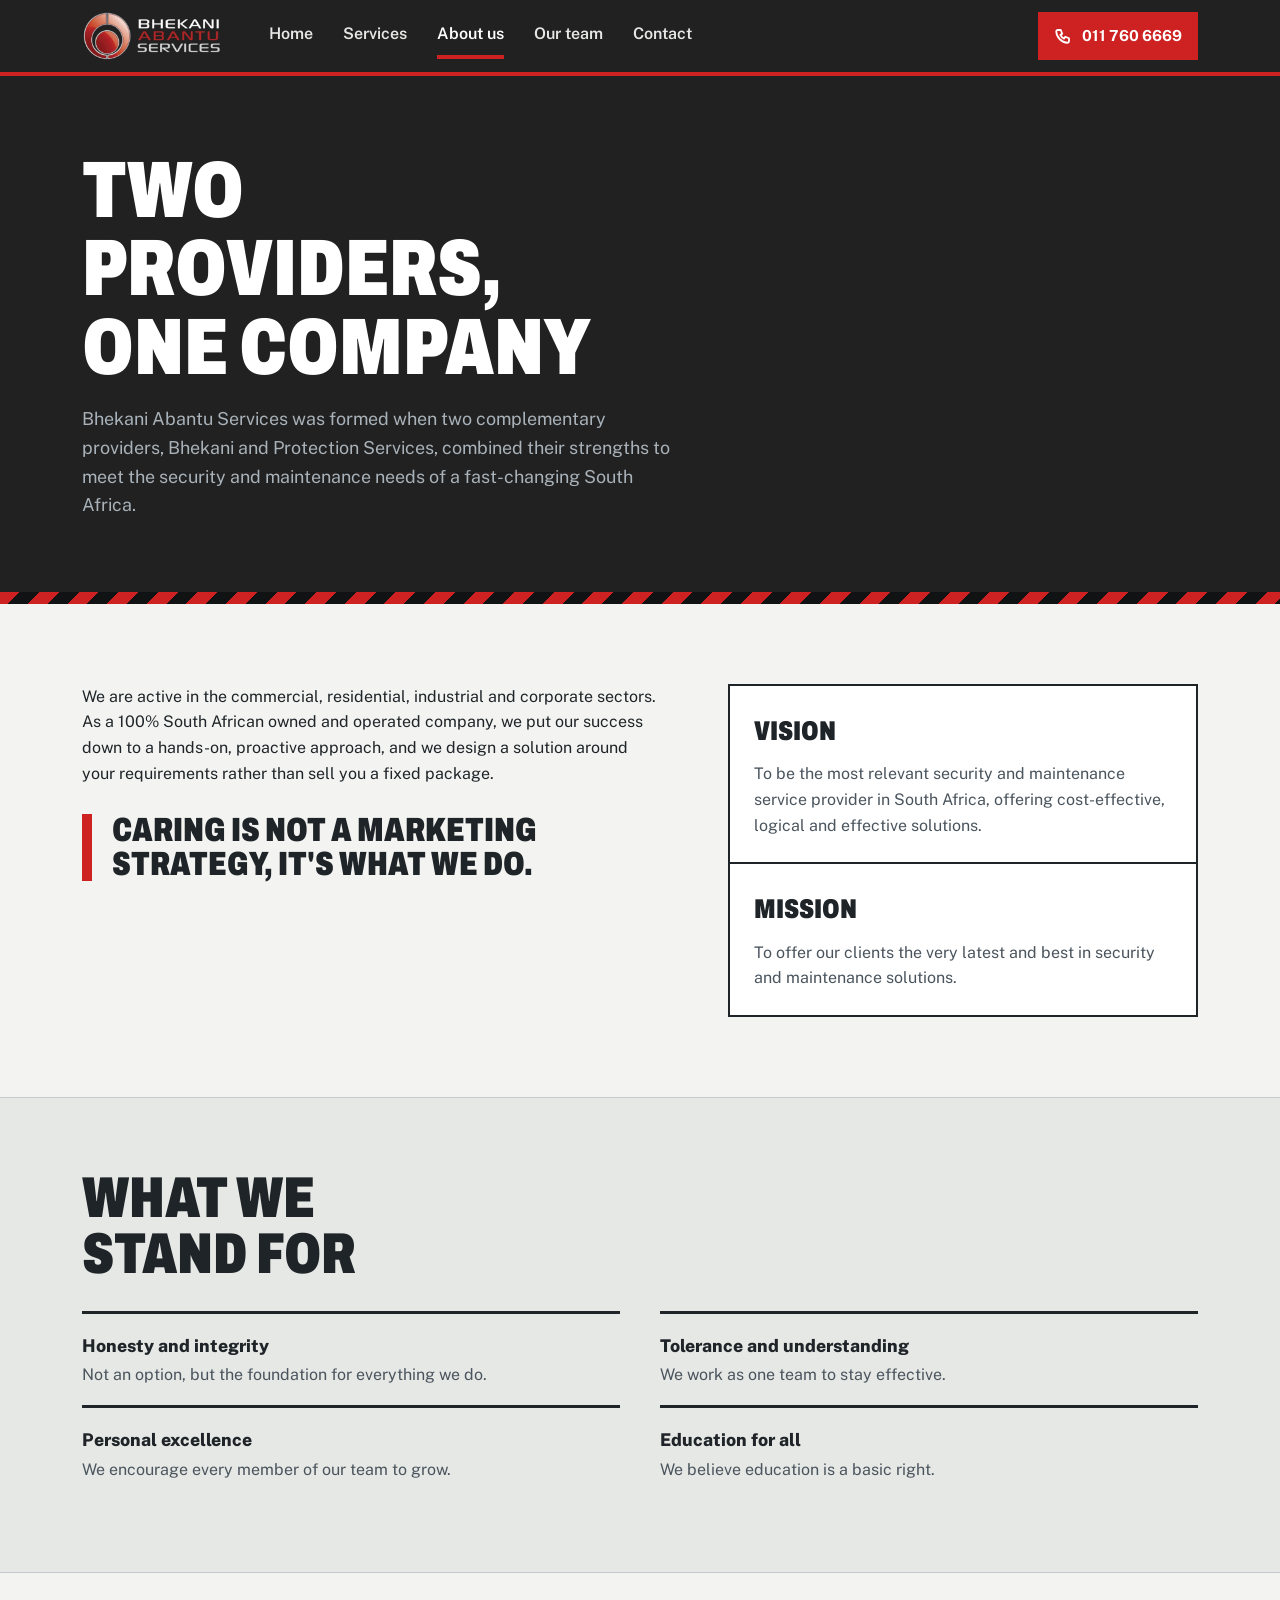
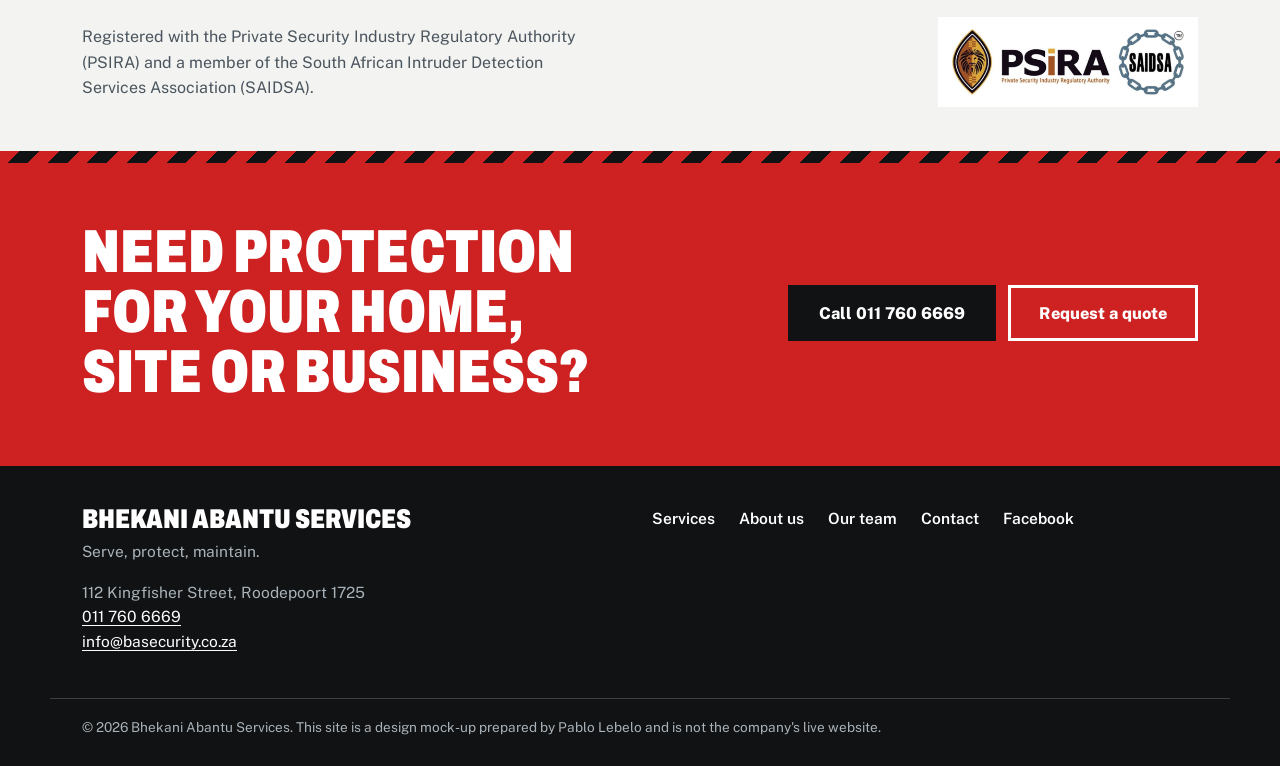
==== commit 4184eb14: "Remove guided tour and preview strip Co-Authored-By: Claude Sonnet 5.5 <noreply@anthropic.com> Claud" ====
--- a/about.html
+++ b/about.html
@@ -105,6 +105,5 @@
     </div>
   </footer>
   <script src="script.js"></script>
-  <script src="tour.js"></script>
 </body>
 </html>
--- a/styles.css
+++ b/styles.css
@@ -366,61 +366,3 @@
   .svc-quote { position: sticky; top: 108px; padding: 30px; }
   .other { padding: 72px 0 88px; }
 }
-
-/* ---------- Guided tour ---------- */
-.tour-strip { background: var(--black); color: var(--white); border-bottom: 1px solid var(--line-dark); }
-.tour-strip[hidden] { display: none; }
-.tour-strip-row { display: flex; align-items: center; justify-content: space-between; gap: 12px; min-height: 52px; padding-block: 6px; }
-.tour-strip p { margin: 0; font-weight: 600; font-size: 0.95rem; color: var(--mute); }
-.tour-start { flex: none; min-height: 40px; padding: 0 18px; border: 0; background: var(--red); color: var(--white); font: 800 0.95rem var(--body); cursor: pointer; }
-.tour-start::after { content: ""; display: inline-block; margin-left: 10px; border-left: 7px solid currentColor; border-top: 5px solid transparent; border-bottom: 5px solid transparent; }
-.tour-start:hover { background: var(--red-dark); }
-
-.tour-spot { position: fixed; top: 0; left: 0; z-index: 15; pointer-events: none; box-shadow: 0 0 0 3px var(--white), 0 0 0 7px var(--red), 0 0 0 9999px var(--scrim); }
-.tour-spot.over-header { z-index: 25; }
-.tour-spot.moving { transition: transform .4s cubic-bezier(.2,.8,.2,1), width .4s cubic-bezier(.2,.8,.2,1), height .4s cubic-bezier(.2,.8,.2,1); }
-.tour-spot[hidden] { display: none; }
-
-.tour-card { position: fixed; left: 12px; right: 12px; bottom: max(12px, env(safe-area-inset-bottom)); z-index: 60; padding: 14px 16px 16px; color: var(--white); background: var(--glass); border: 2px solid var(--white); border-top: 8px solid var(--red); box-shadow: 8px 8px 0 var(--black); }
-.tour-card[hidden] { display: none; }
-.tour-card:focus { outline: none; }
-.tour-top { display: flex; align-items: center; justify-content: space-between; }
-.tour-count { font-size: 0.85rem; font-weight: 700; color: var(--mute); }
-.tour-tools { display: flex; gap: 2px; margin: -6px -8px -6px 0; }
-.tour-tools button { width: 40px; height: 40px; display: grid; place-items: center; border: 0; background: none; color: var(--bone); cursor: pointer; }
-.tour-tools button:hover { background: var(--slate-2); color: var(--white); }
-.tour-tools svg { width: 20px; height: 20px; fill: none; stroke: currentColor; stroke-width: 2.6; stroke-linecap: square; transition: transform .25s; }
-.tour-bar { height: 4px; margin: 8px 0 12px; background: var(--slate-2); overflow: hidden; }
-.tour-bar i { display: block; height: 100%; background: var(--red); transition: width .4s cubic-bezier(.2,.8,.2,1); }
-.tour-title { font-size: 1.7rem; margin-bottom: 6px; color: var(--white); }
-.tour-text { margin: 0; color: var(--bone); font-size: 0.95rem; line-height: 1.5; }
-.tour-hint { margin: 8px 0 0; font-size: 0.85rem; color: var(--mute); }
-.tour-hint::before { content: ""; display: inline-block; width: 6px; height: 6px; margin: 0 8px 2px 0; border-right: 2px solid currentColor; border-bottom: 2px solid currentColor; transform: rotate(45deg); }
-.tour-hint[hidden] { display: none; }
-.tour-nav { display: flex; gap: 8px; margin-top: 14px; }
-.tour-nav button { flex: 1; min-height: 46px; font: 800 0.97rem var(--body); cursor: pointer; border: 0; }
-.tour-back { background: var(--slate-2); color: var(--white); }
-.tour-back:hover { background: var(--steel); }
-.tour-back[hidden] { display: none; }
-.tour-next { background: var(--red); color: var(--white); }
-.tour-next:hover { background: var(--red-dark); }
-.tour-card button:focus-visible { outline: 3px solid var(--focus); outline-offset: 2px; }
-
-.tour-card.swap .tour-body { animation: tourIn .3s cubic-bezier(.2,.8,.2,1); }
-@keyframes tourIn { from { opacity: 0; transform: translateY(6px); } to { opacity: 1; transform: none; } }
-
-.tour-card.min { left: auto; padding: 6px 6px 6px 14px; border-top-width: 2px; box-shadow: 4px 4px 0 var(--black); }
-.tour-card.min .tour-bar, .tour-card.min .tour-body, .tour-card.min .tour-nav { display: none; }
-.tour-card.min .tour-top { gap: 6px; }
-.tour-card.min .tour-count { cursor: pointer; color: var(--white); }
-.tour-card.min .tour-tools { margin: 0; }
-.tour-card.min .tour-min svg { transform: rotate(180deg); }
-
-@media (min-width: 720px) {
-  .tour-card { left: auto; right: 24px; bottom: 24px; width: 390px; padding: 18px 20px 20px; }
-  .tour-card.min { width: auto; }
-}
-@media (prefers-reduced-motion: reduce) {
-  .tour-spot.moving, .tour-bar i, .tour-tools svg { transition: none; }
-  .tour-card.swap .tour-body { animation: none; }
-}
